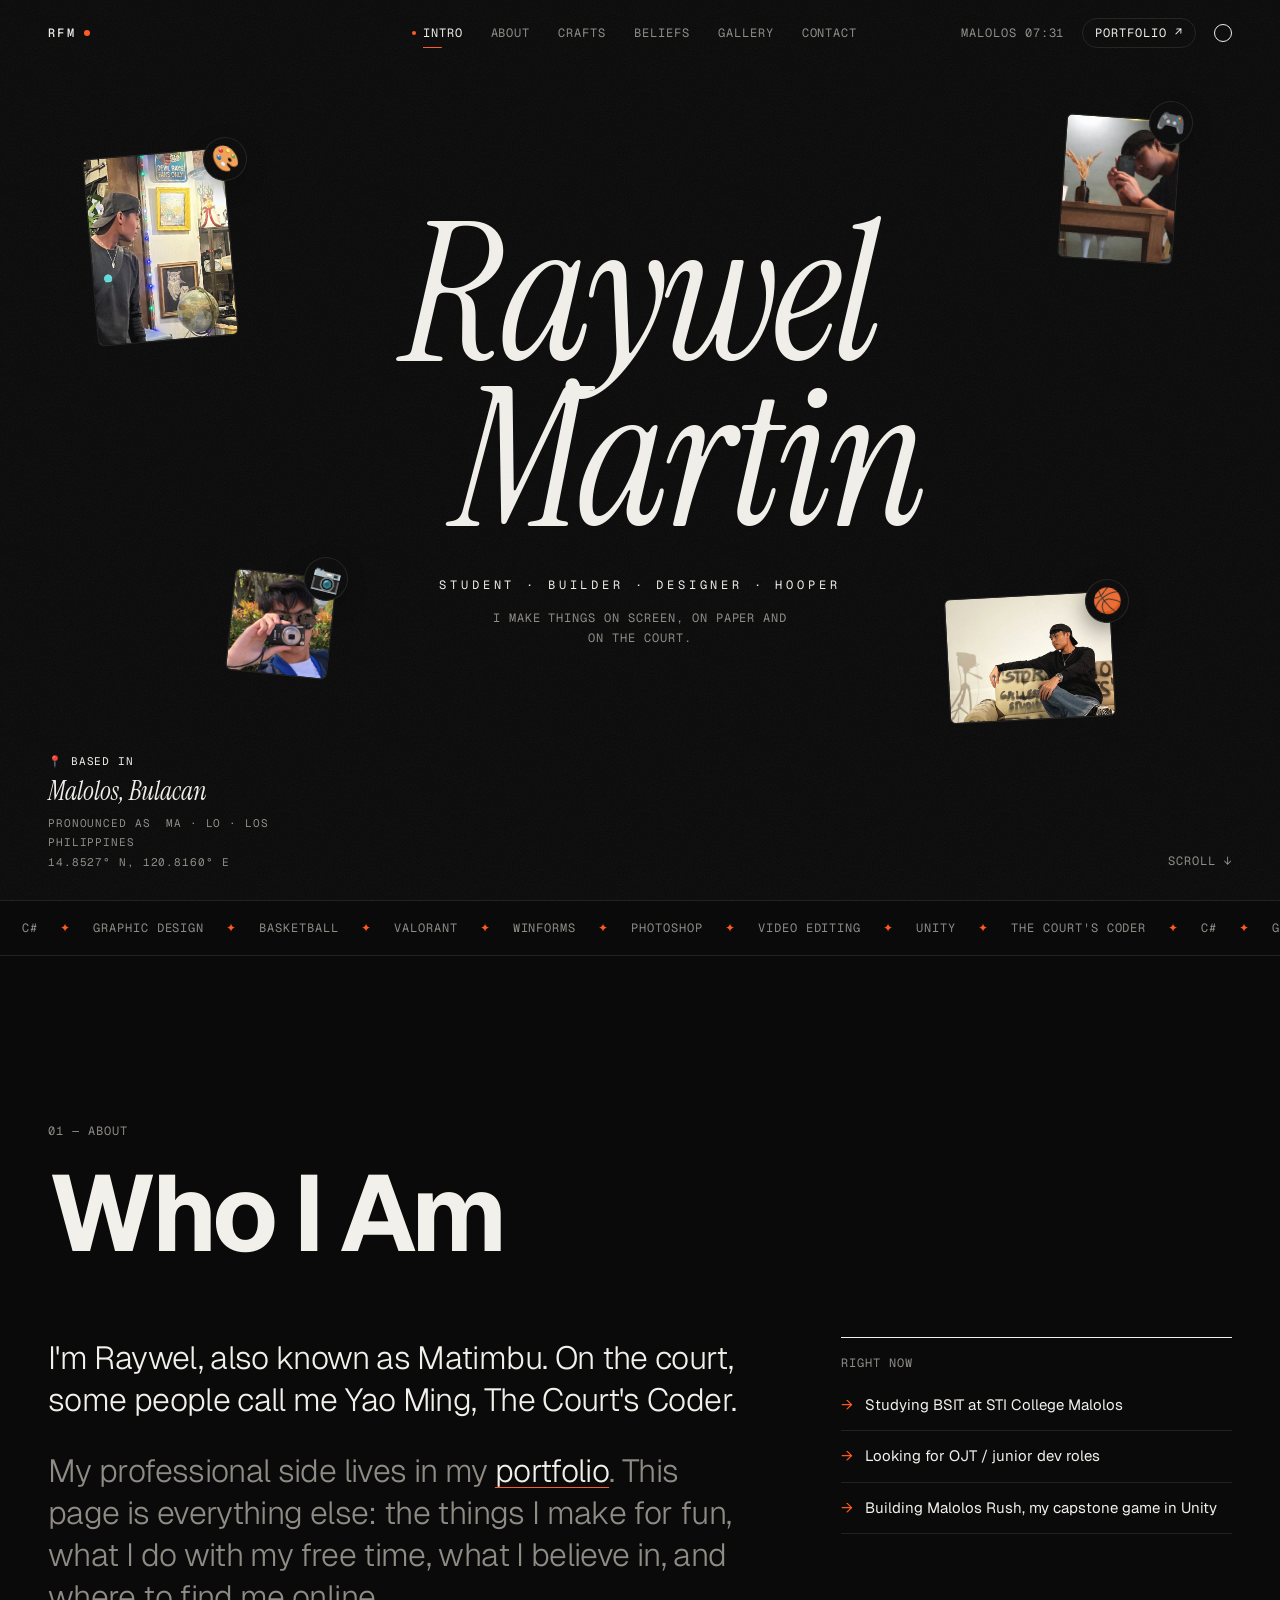
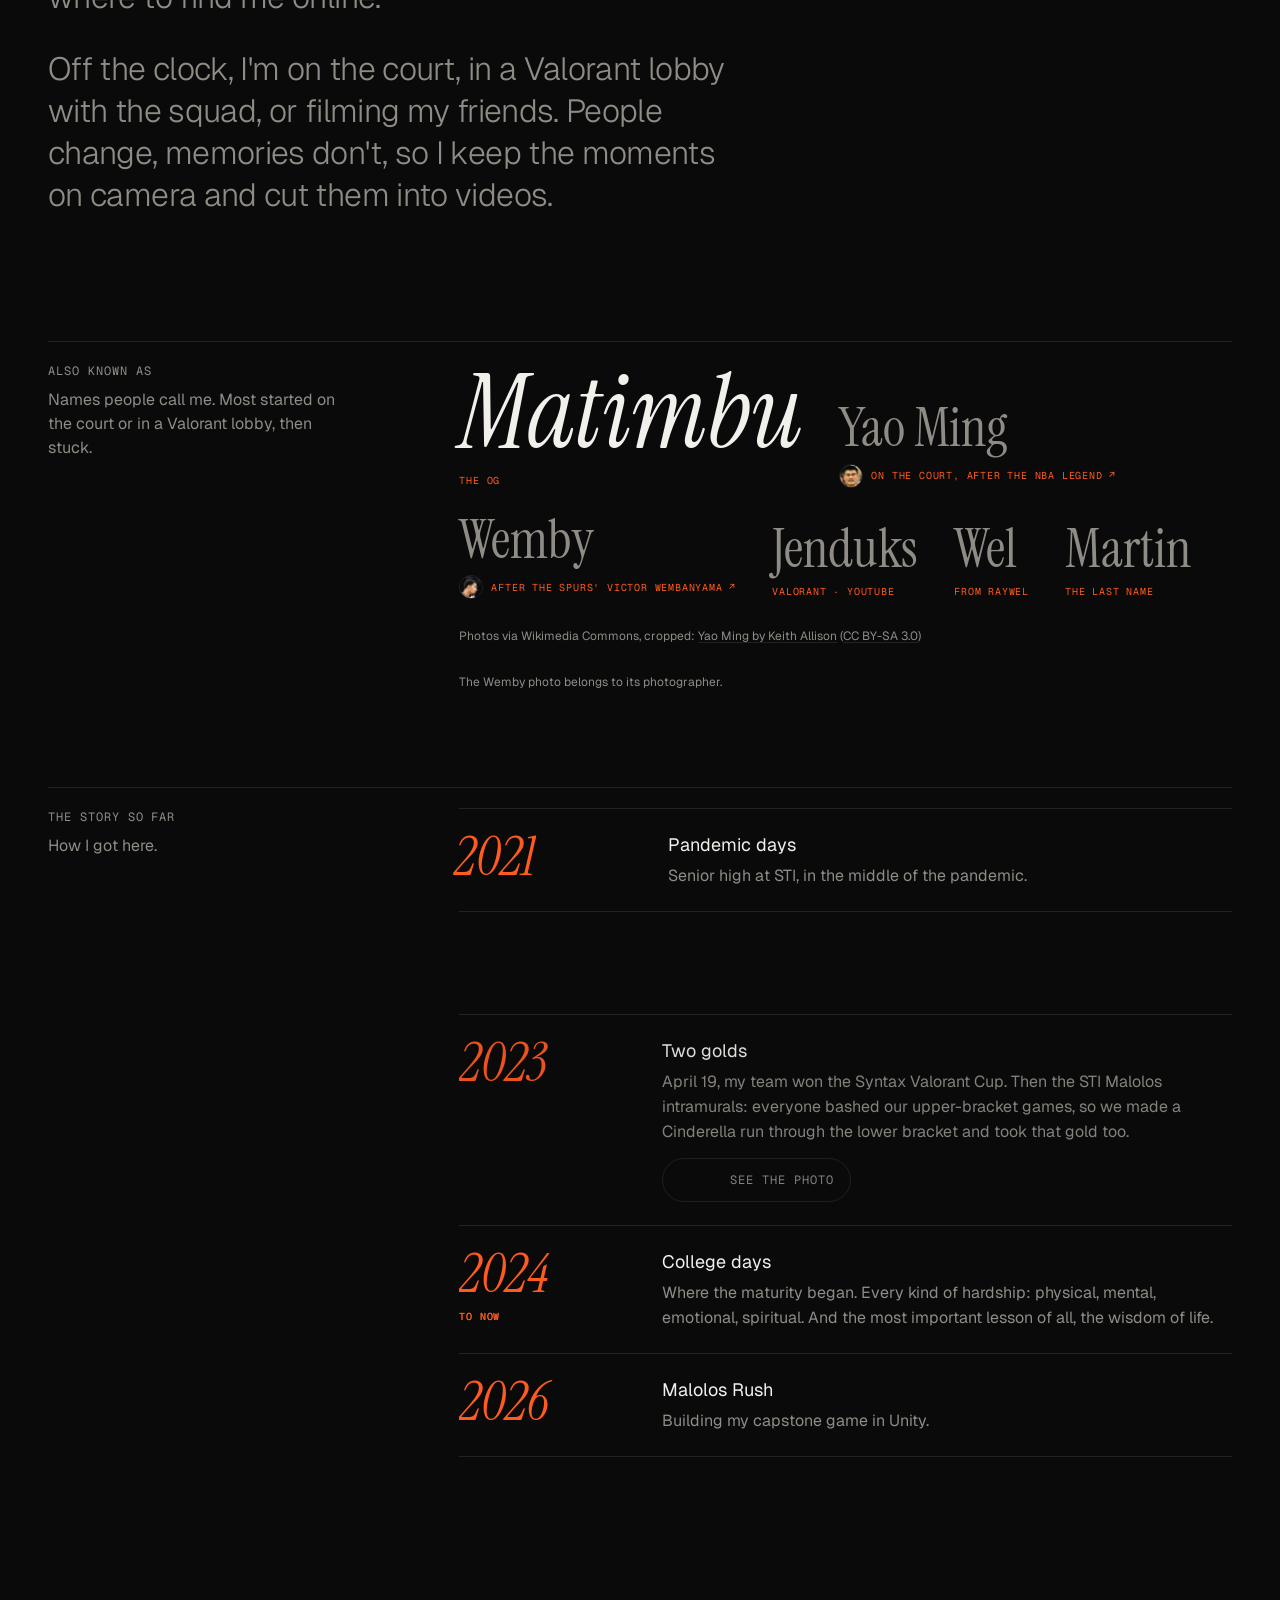
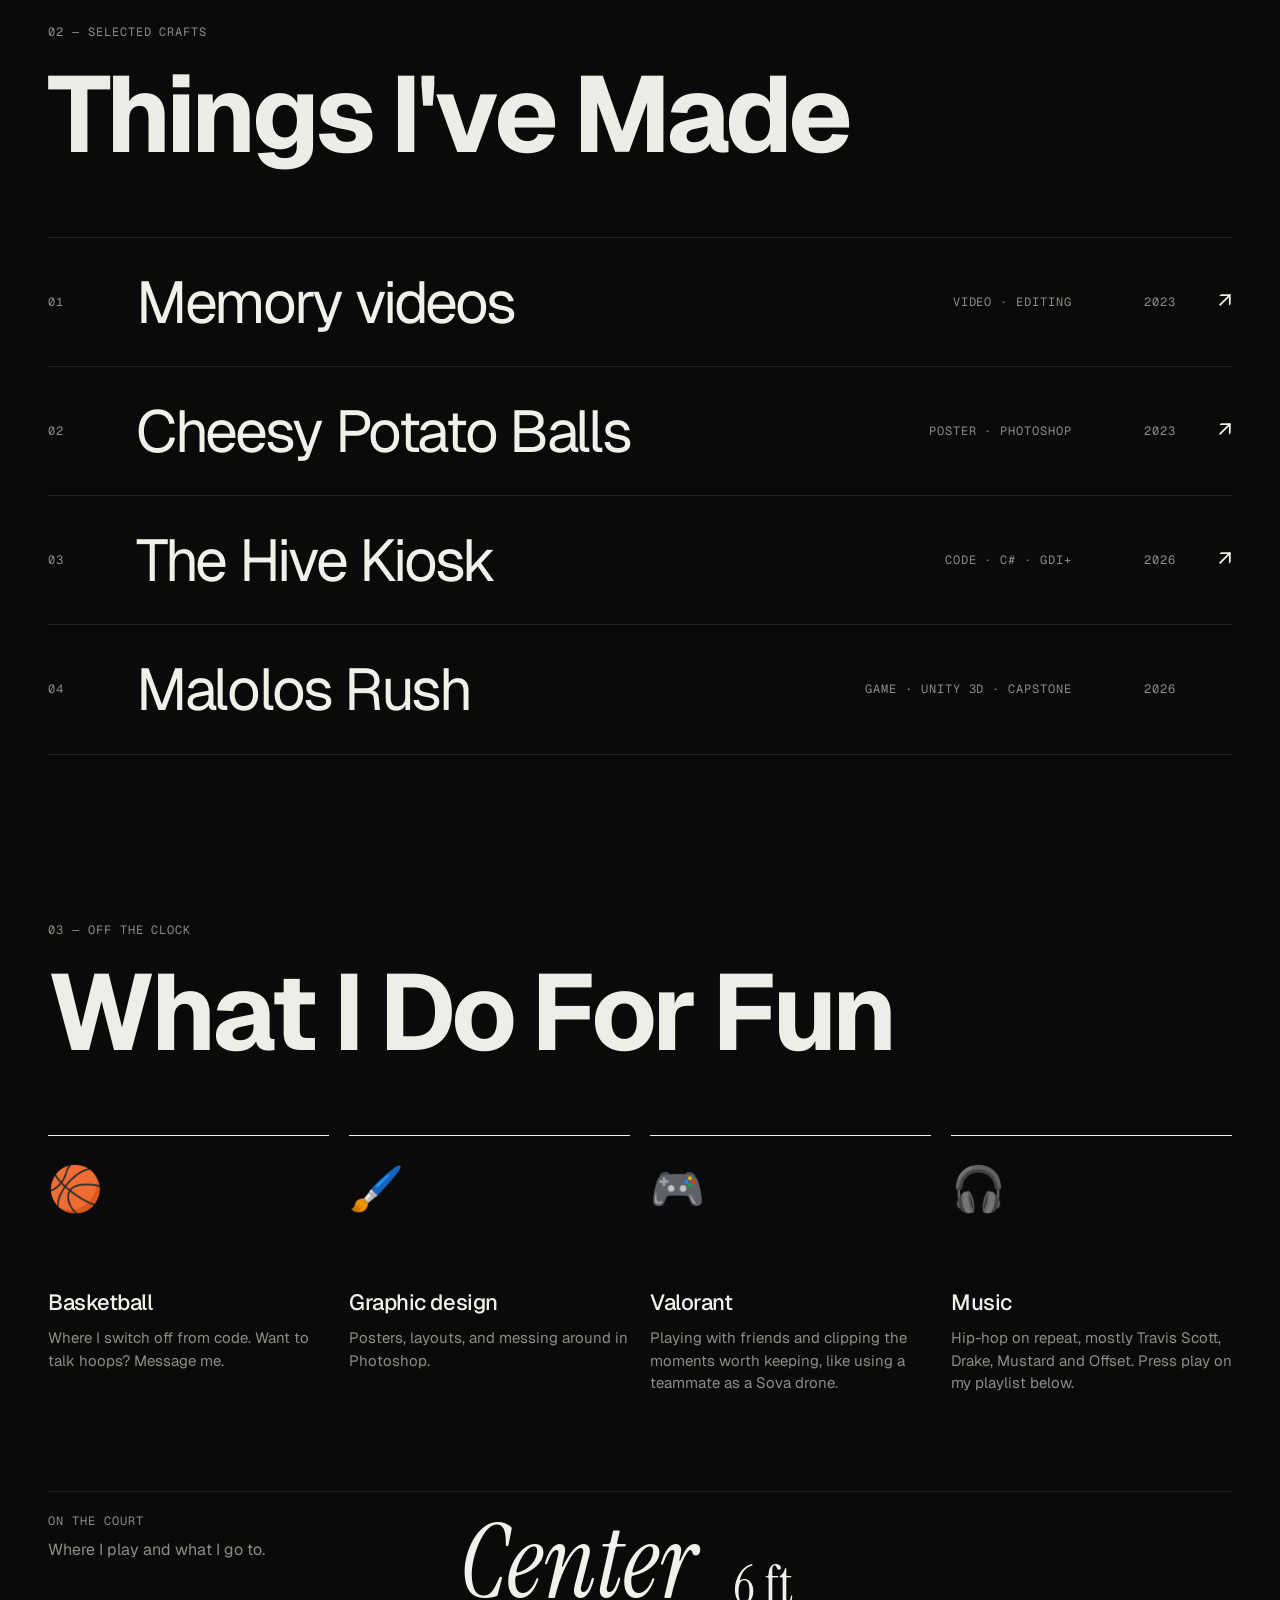
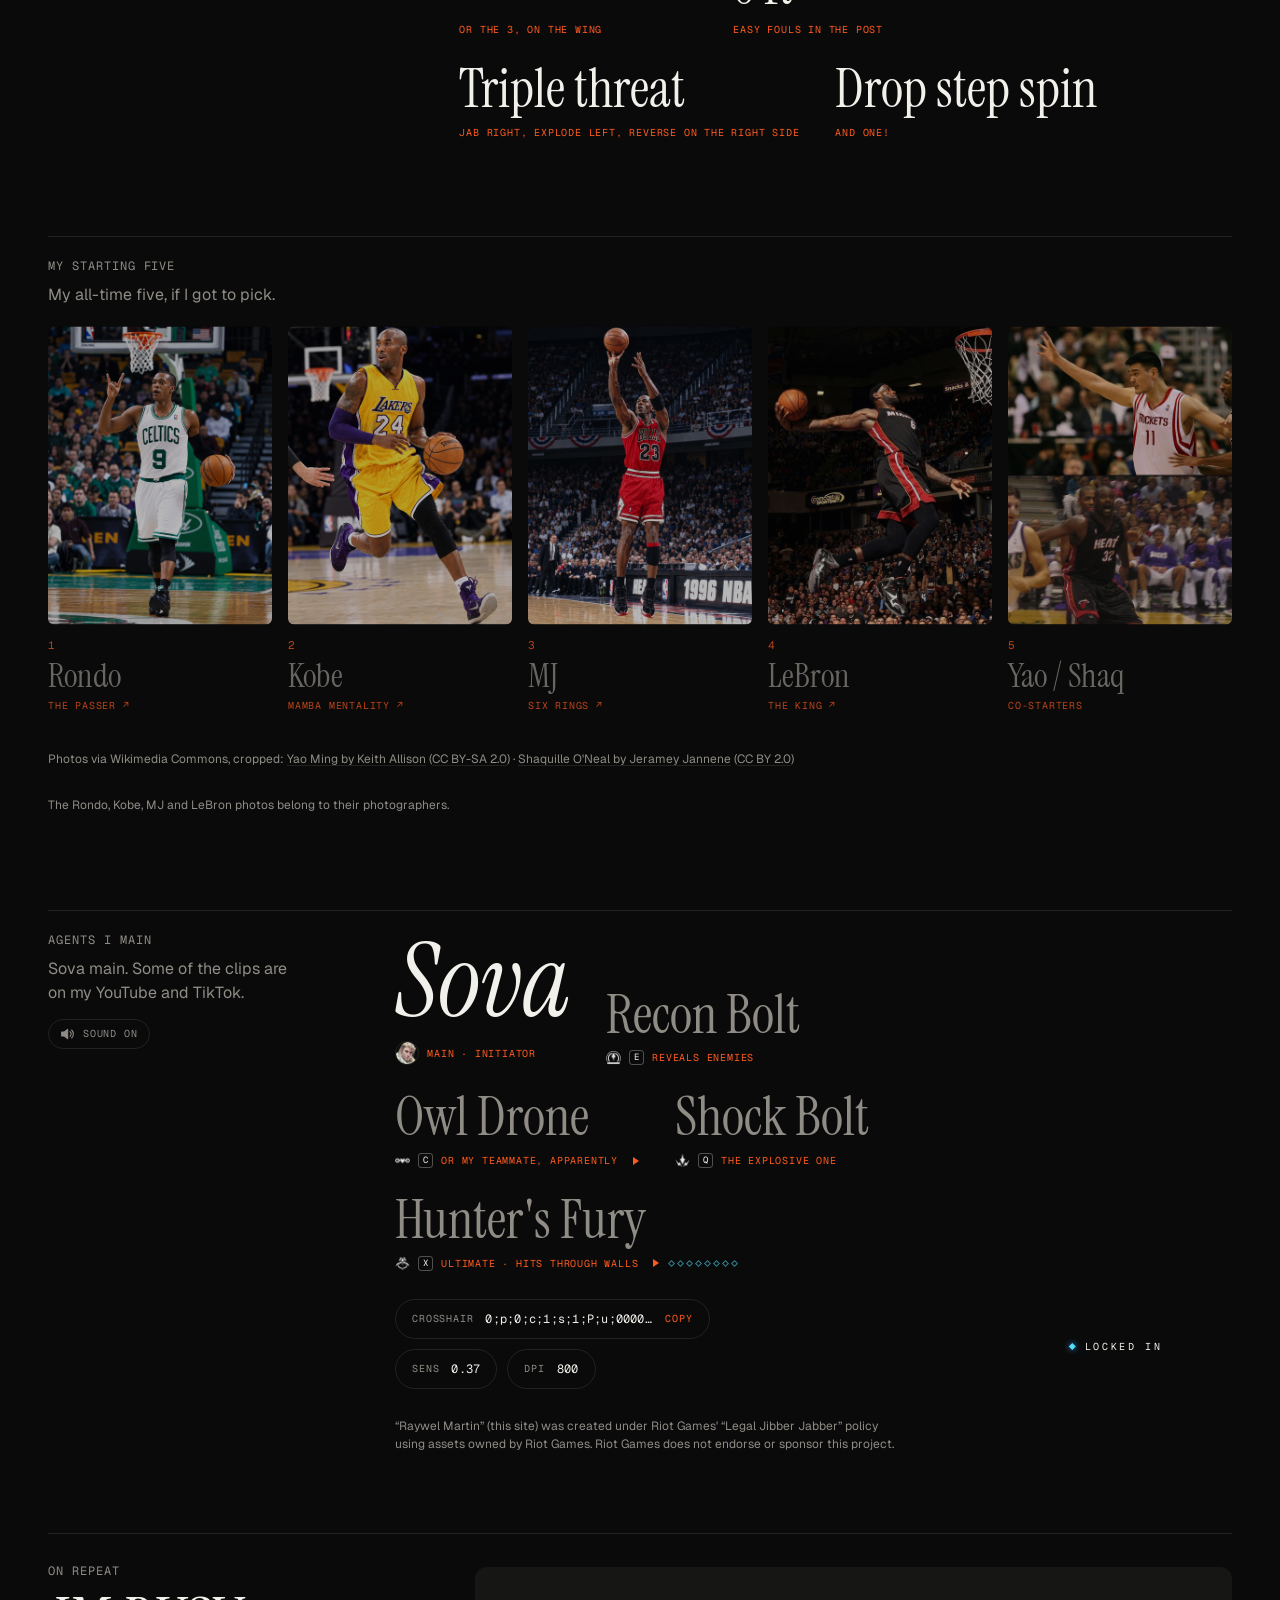
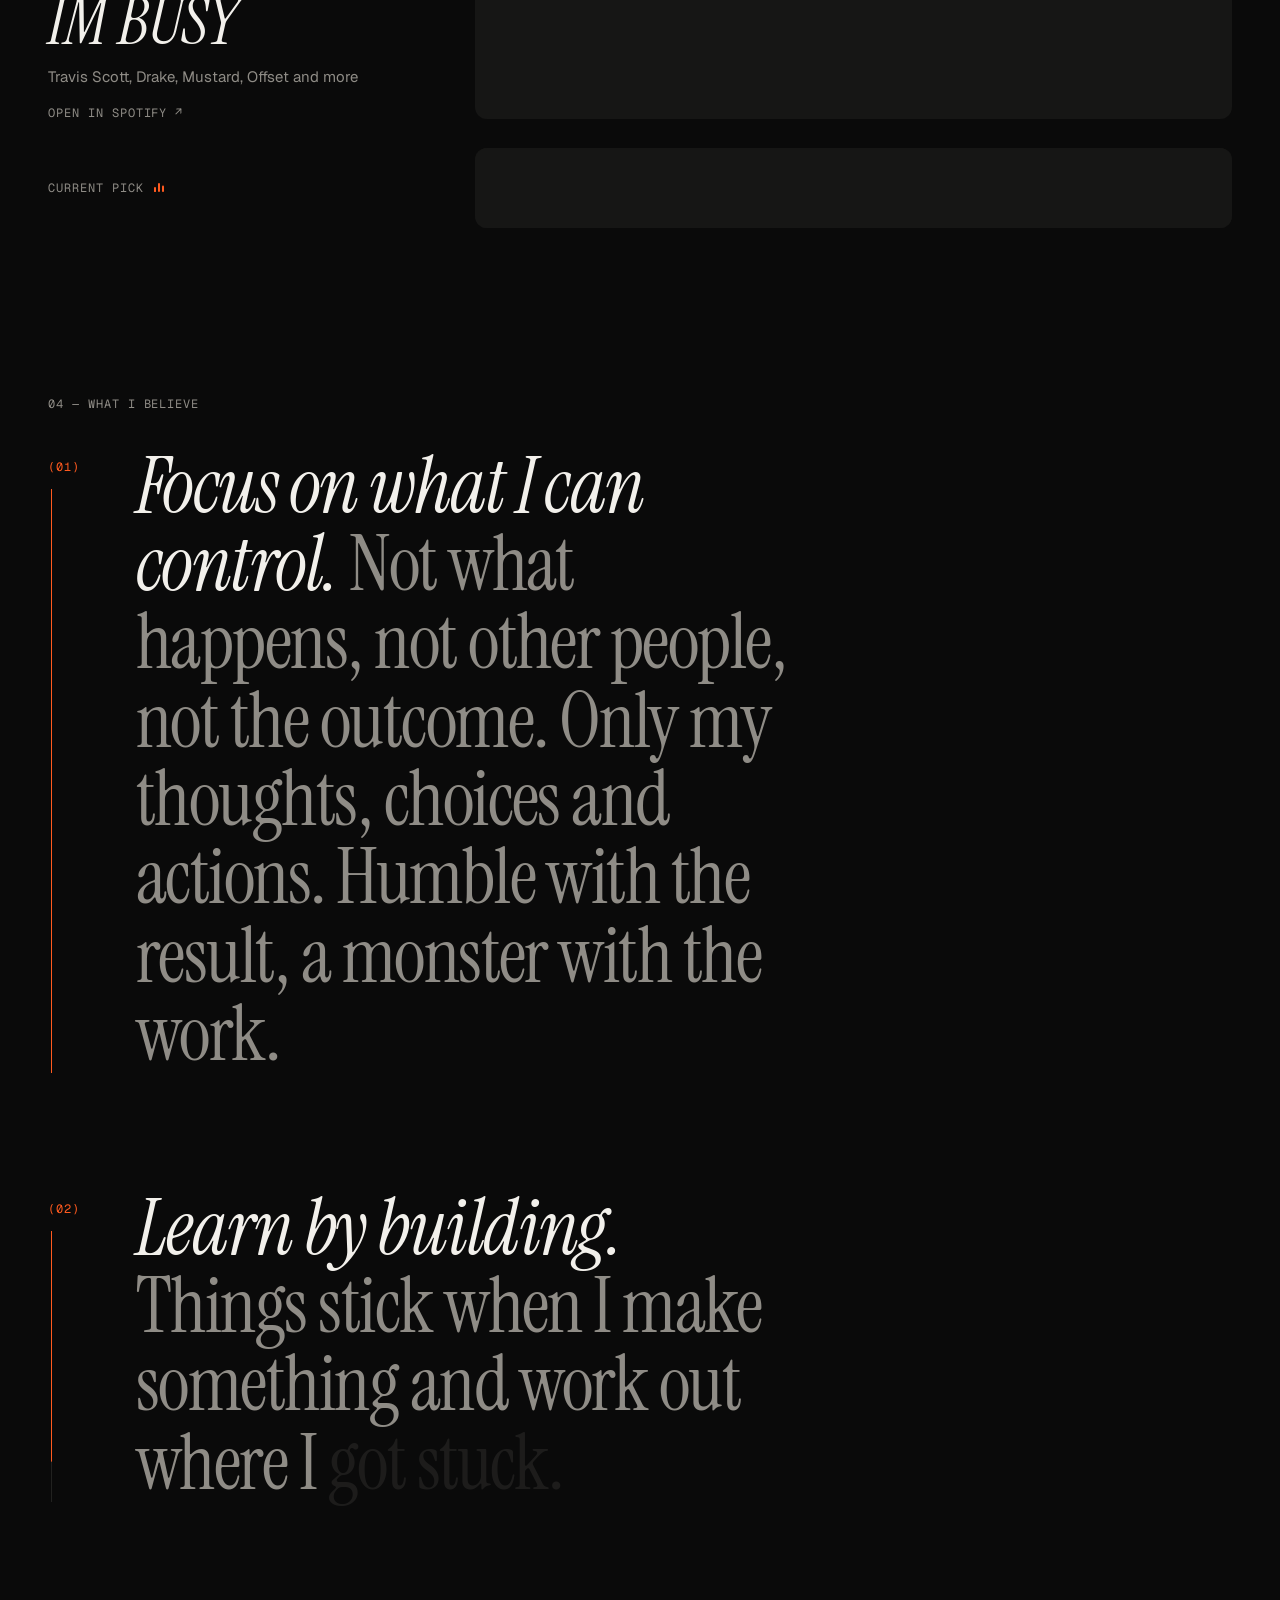
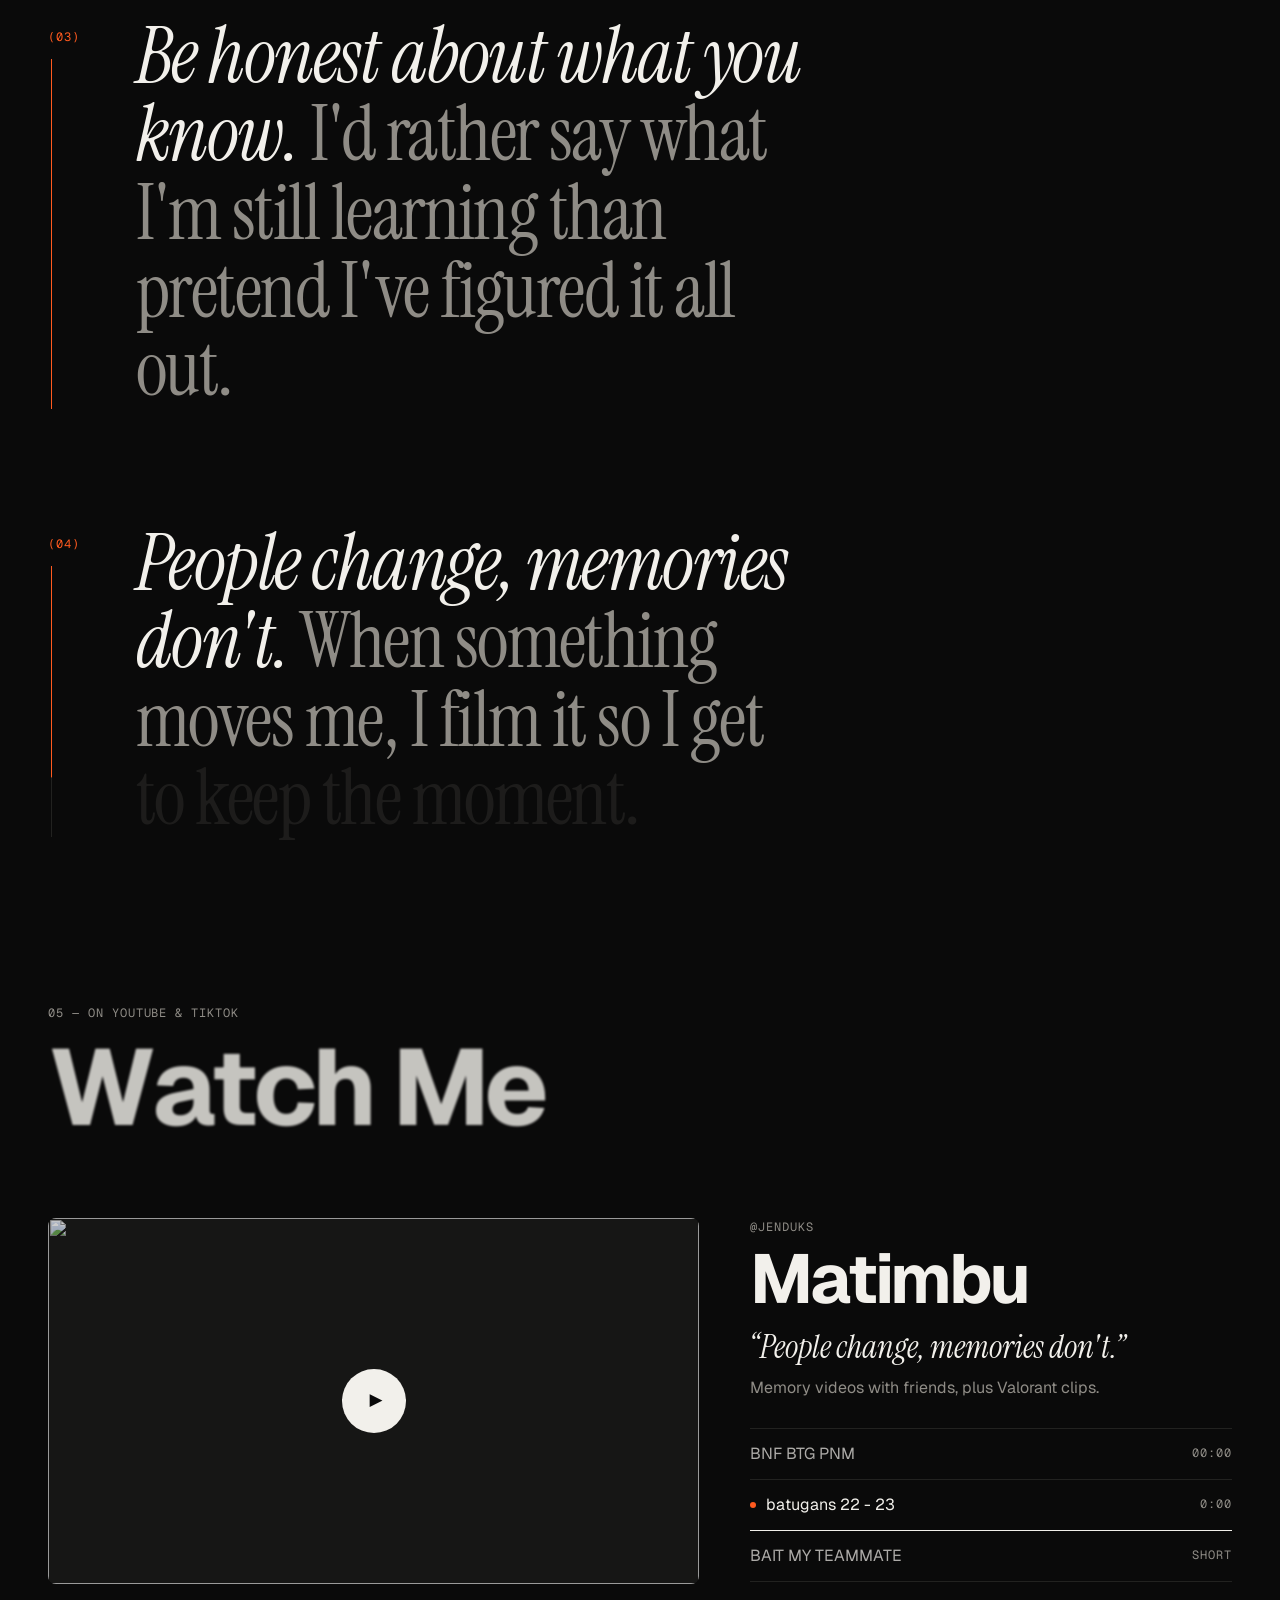
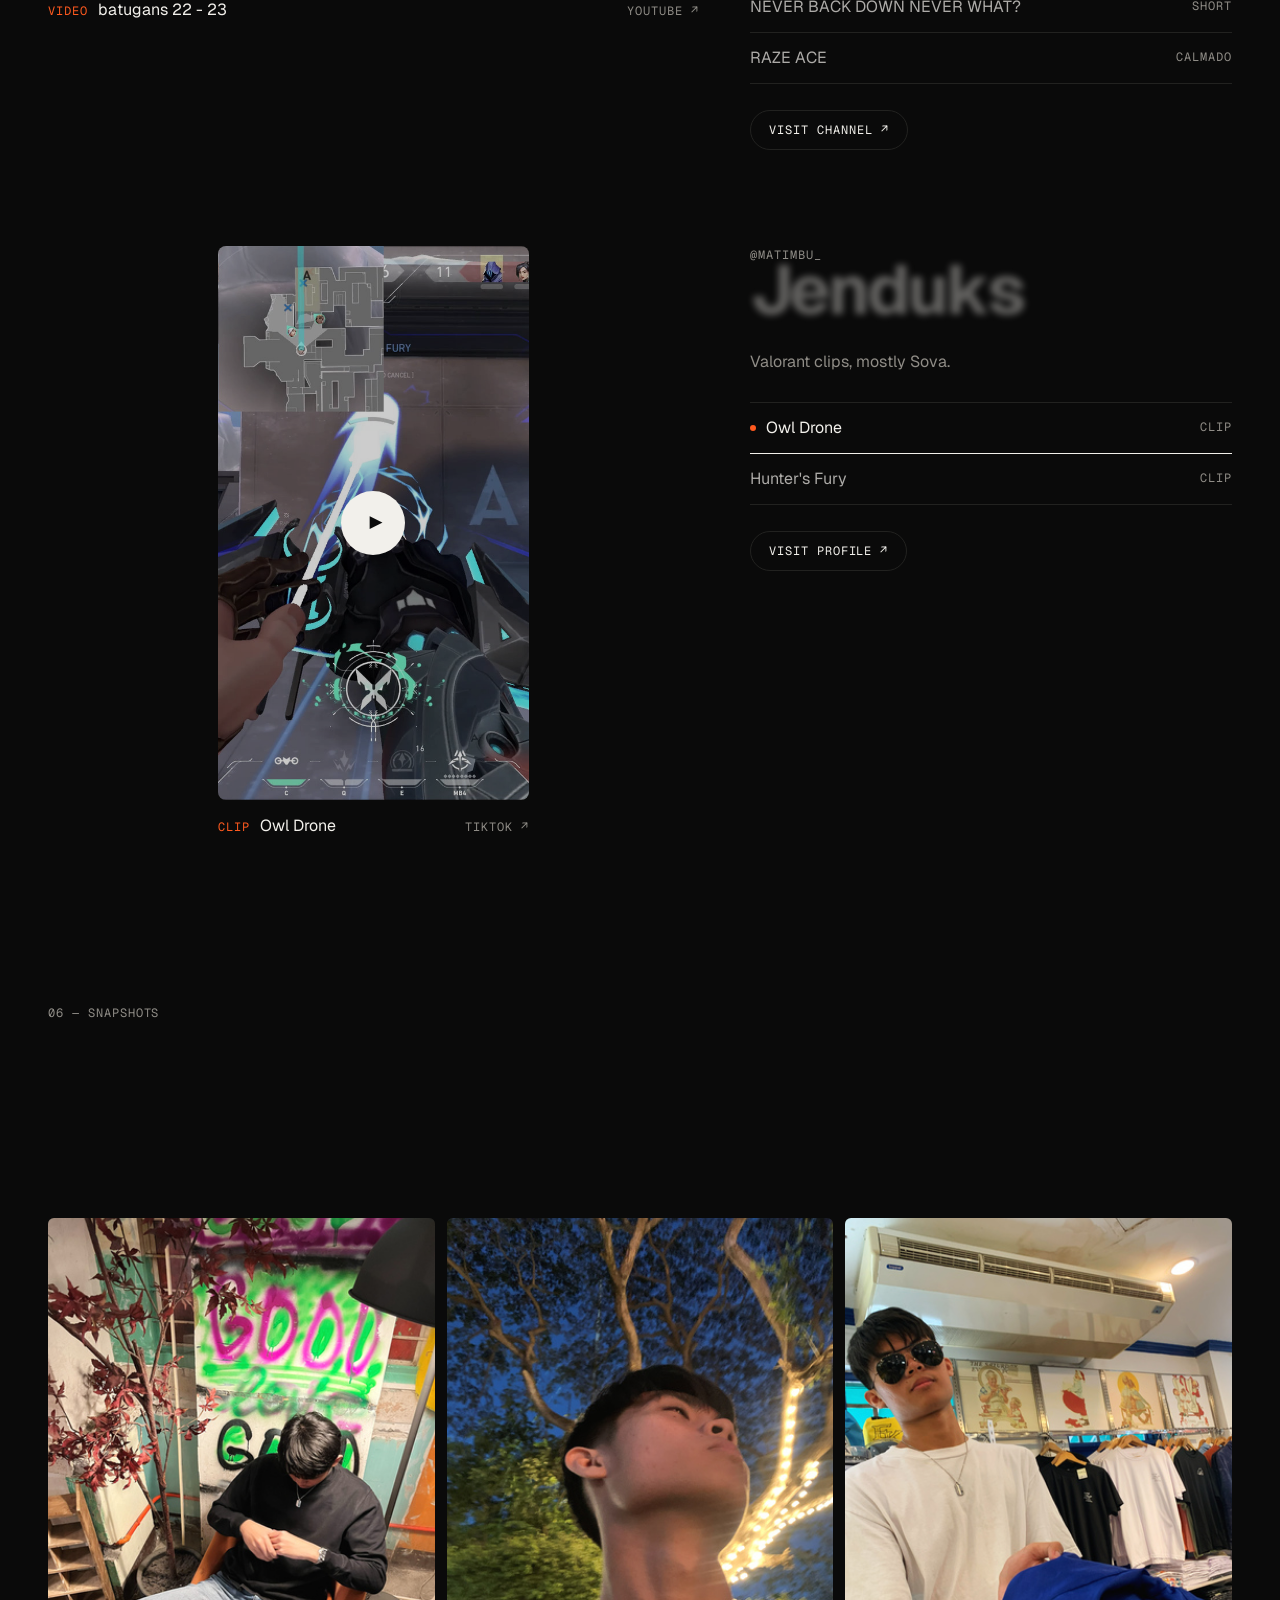
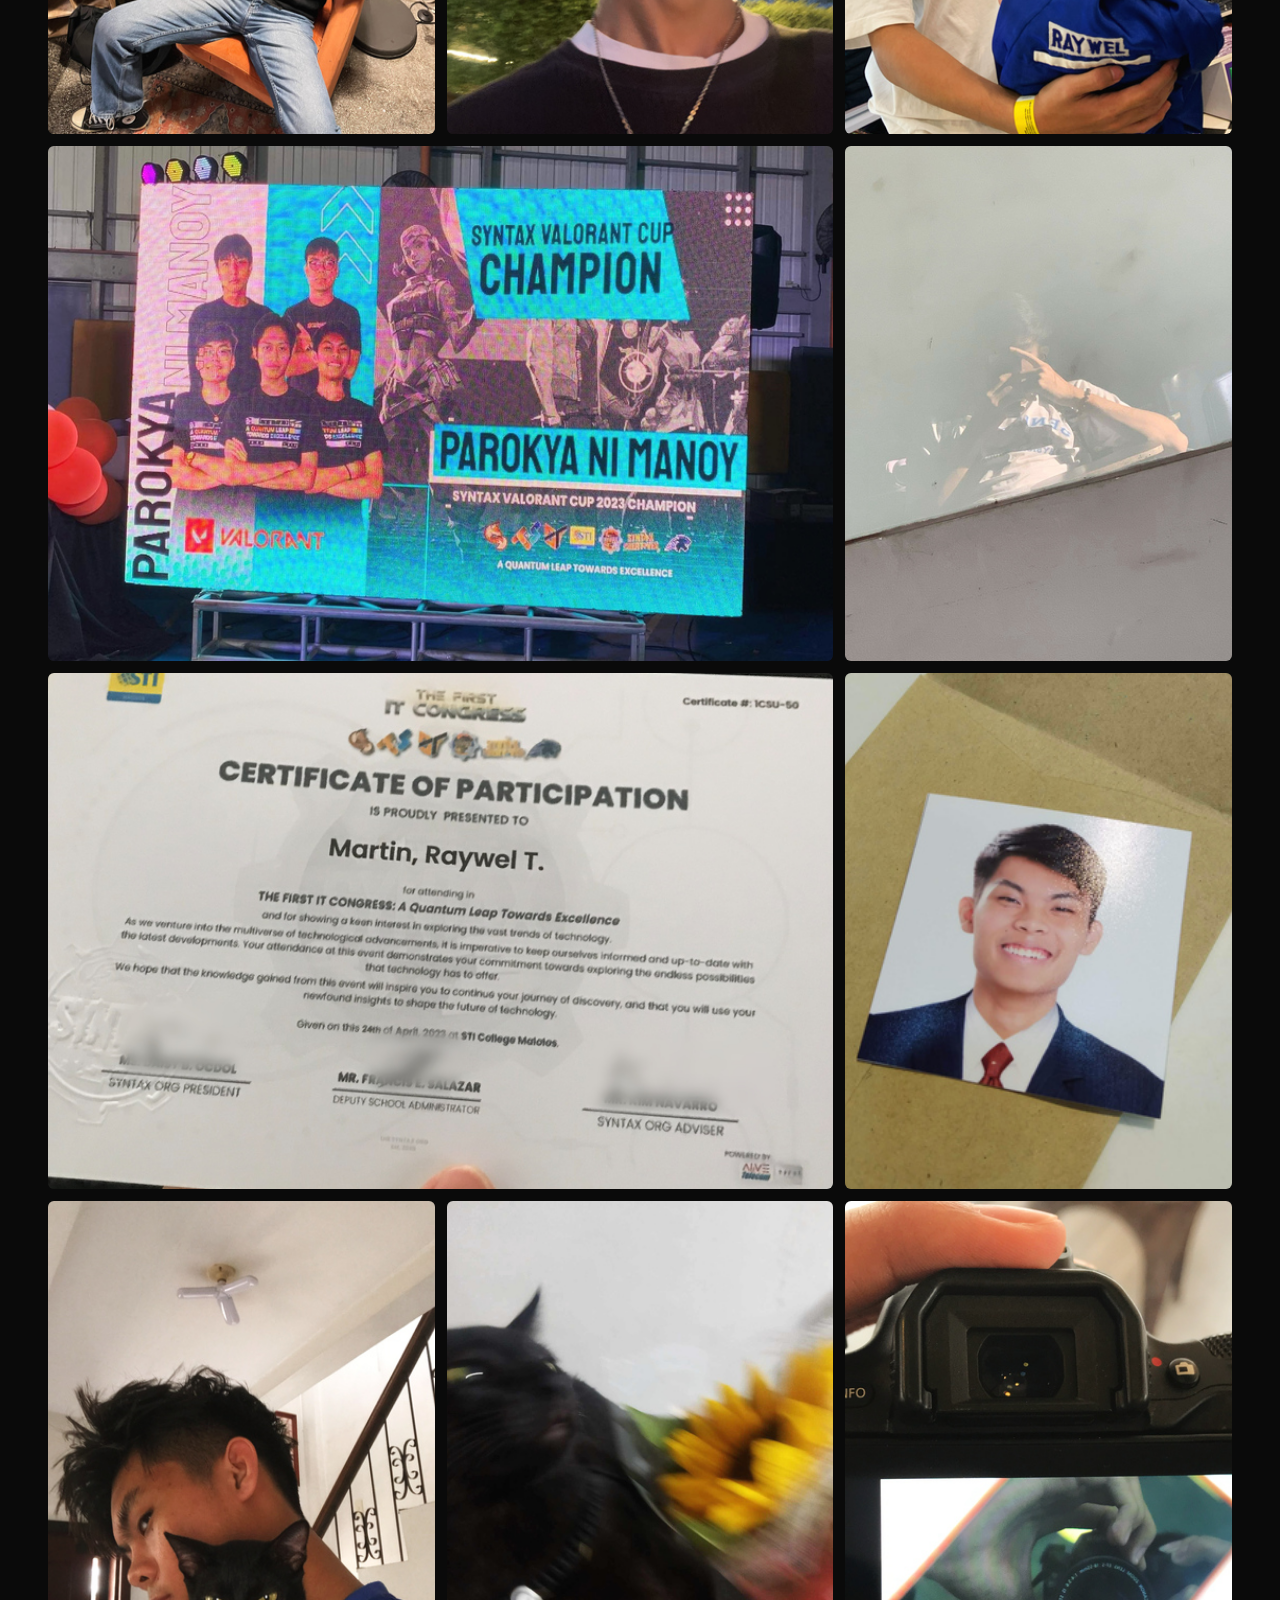
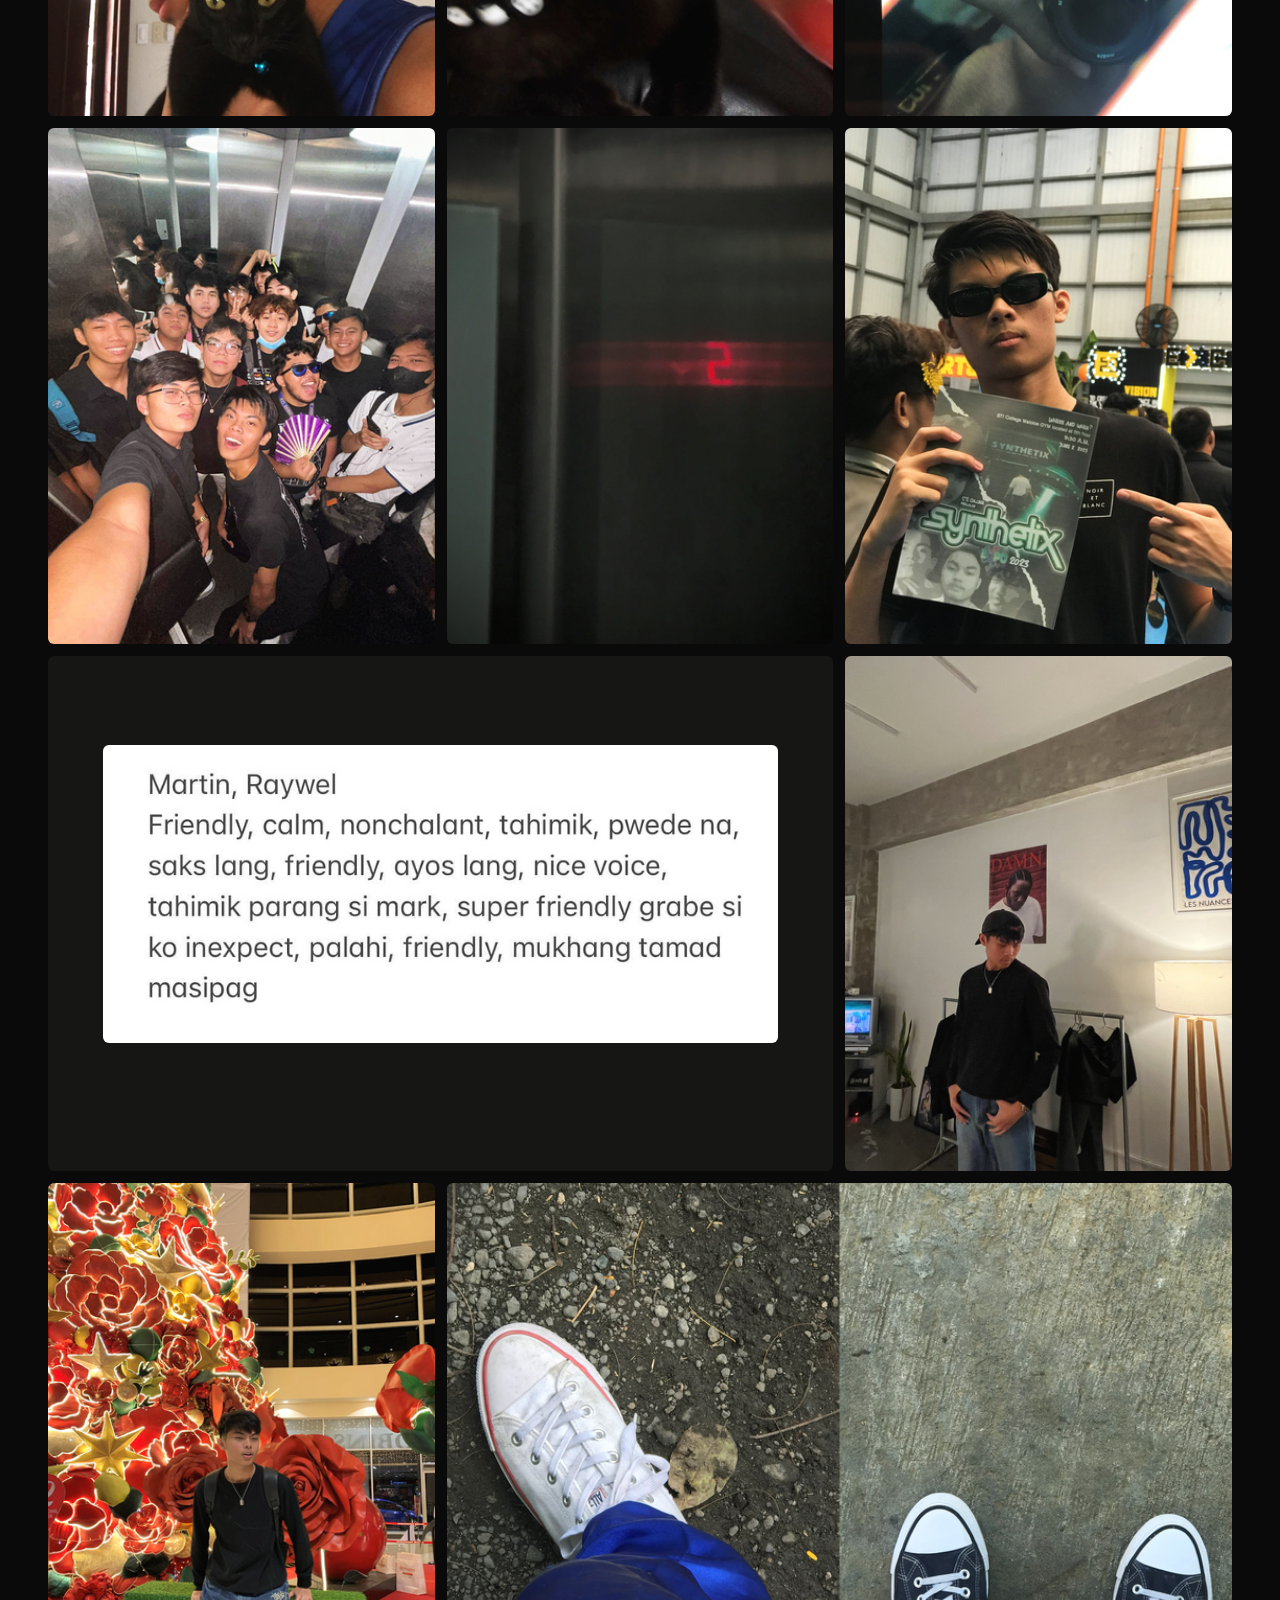
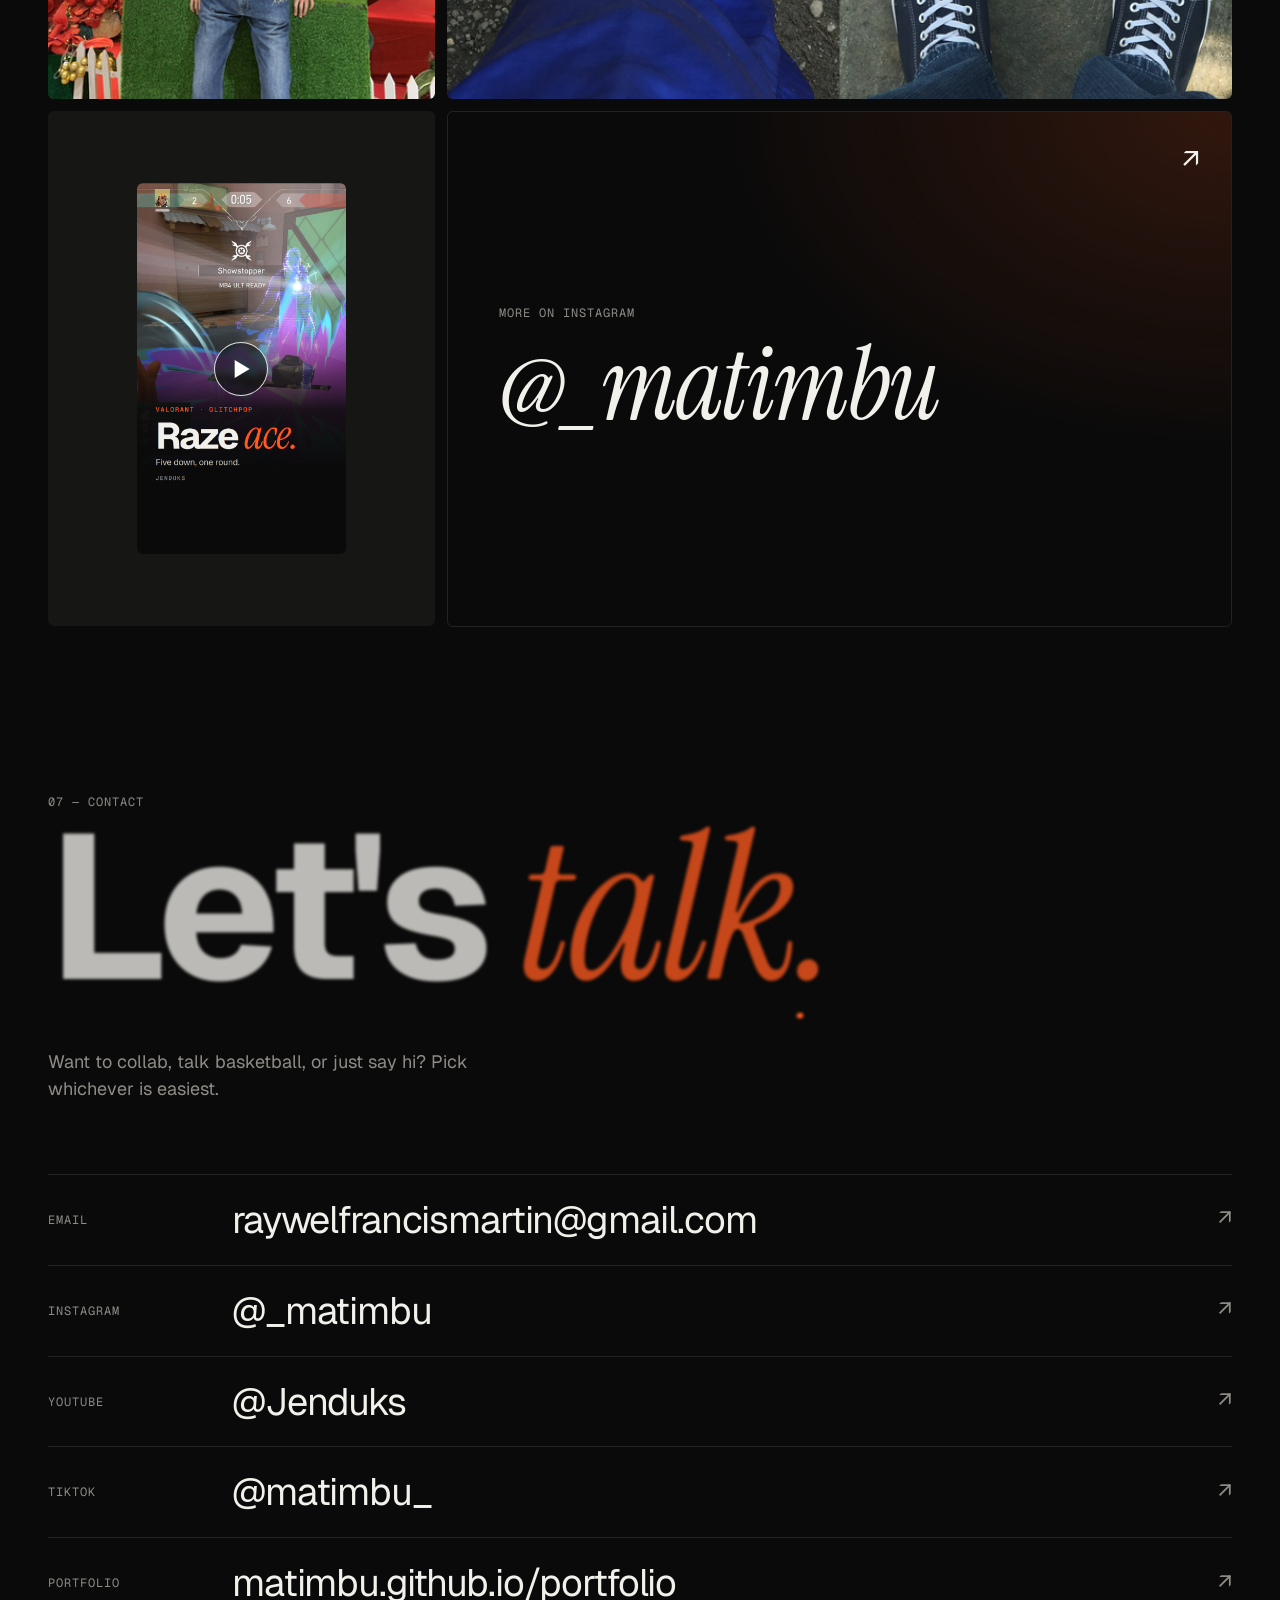
==== watch/index.html @ b0cbcb50 "Give the Watch Me videos their own share link /watch/ carries its own preview card (the three Short " ====
<!DOCTYPE html>
<html lang="en">
<head>
  <meta charset="UTF-8">
  <meta name="viewport" content="width=device-width, initial-scale=1.0">
  <title>Watch Me · Raywel Martin</title>
  <meta name="description" content="Memory videos with friends, plus Valorant clips. @Jenduks on YouTube and TikTok.">
  <meta name="theme-color" content="#0a0a0a">
  <!-- This page only exists so a shared link to the videos gets its own
       preview card. People are sent straight on to the Watch Me section. -->
  <meta name="robots" content="noindex">
  <meta property="og:type" content="website">
  <meta property="og:title" content="Watch Me · Raywel Martin">
  <meta property="og:description" content="Memory videos with friends, plus Valorant clips. @Jenduks on YouTube and TikTok.">
  <meta property="og:url" content="https://matimbu.github.io/raywelfrancismartin/watch/">
  <meta property="og:site_name" content="Raywel Martin">
  <meta property="og:image" content="https://matimbu.github.io/raywelfrancismartin/assets/og-watch.jpg">
  <meta property="og:image:width" content="1200">
  <meta property="og:image:height" content="630">
  <meta property="og:image:alt" content="Watch Me: covers of three Valorant clips, Raze ace, Sova clutch and Bait my teammate">
  <meta name="twitter:card" content="summary_large_image">
  <link rel="icon" type="image/png" sizes="32x32" href="../assets/icons/favicon-32.png">
  <link rel="apple-touch-icon" href="../assets/icons/apple-touch-icon.png">
  <style>
    html, body { margin: 0; height: 100%; background: #0a0a0a; }
    a { position: fixed; left: 0; right: 0; top: 46%; text-align: center; color: #8f8c86; font: 13px/1.5 ui-monospace, monospace; letter-spacing: 0.08em; text-transform: uppercase; text-decoration: none; }
  </style>
  <script>location.replace("../#channels");</script>
</head>
<body>
  <a href="../#channels">Watch Me →</a>
</body>
</html>
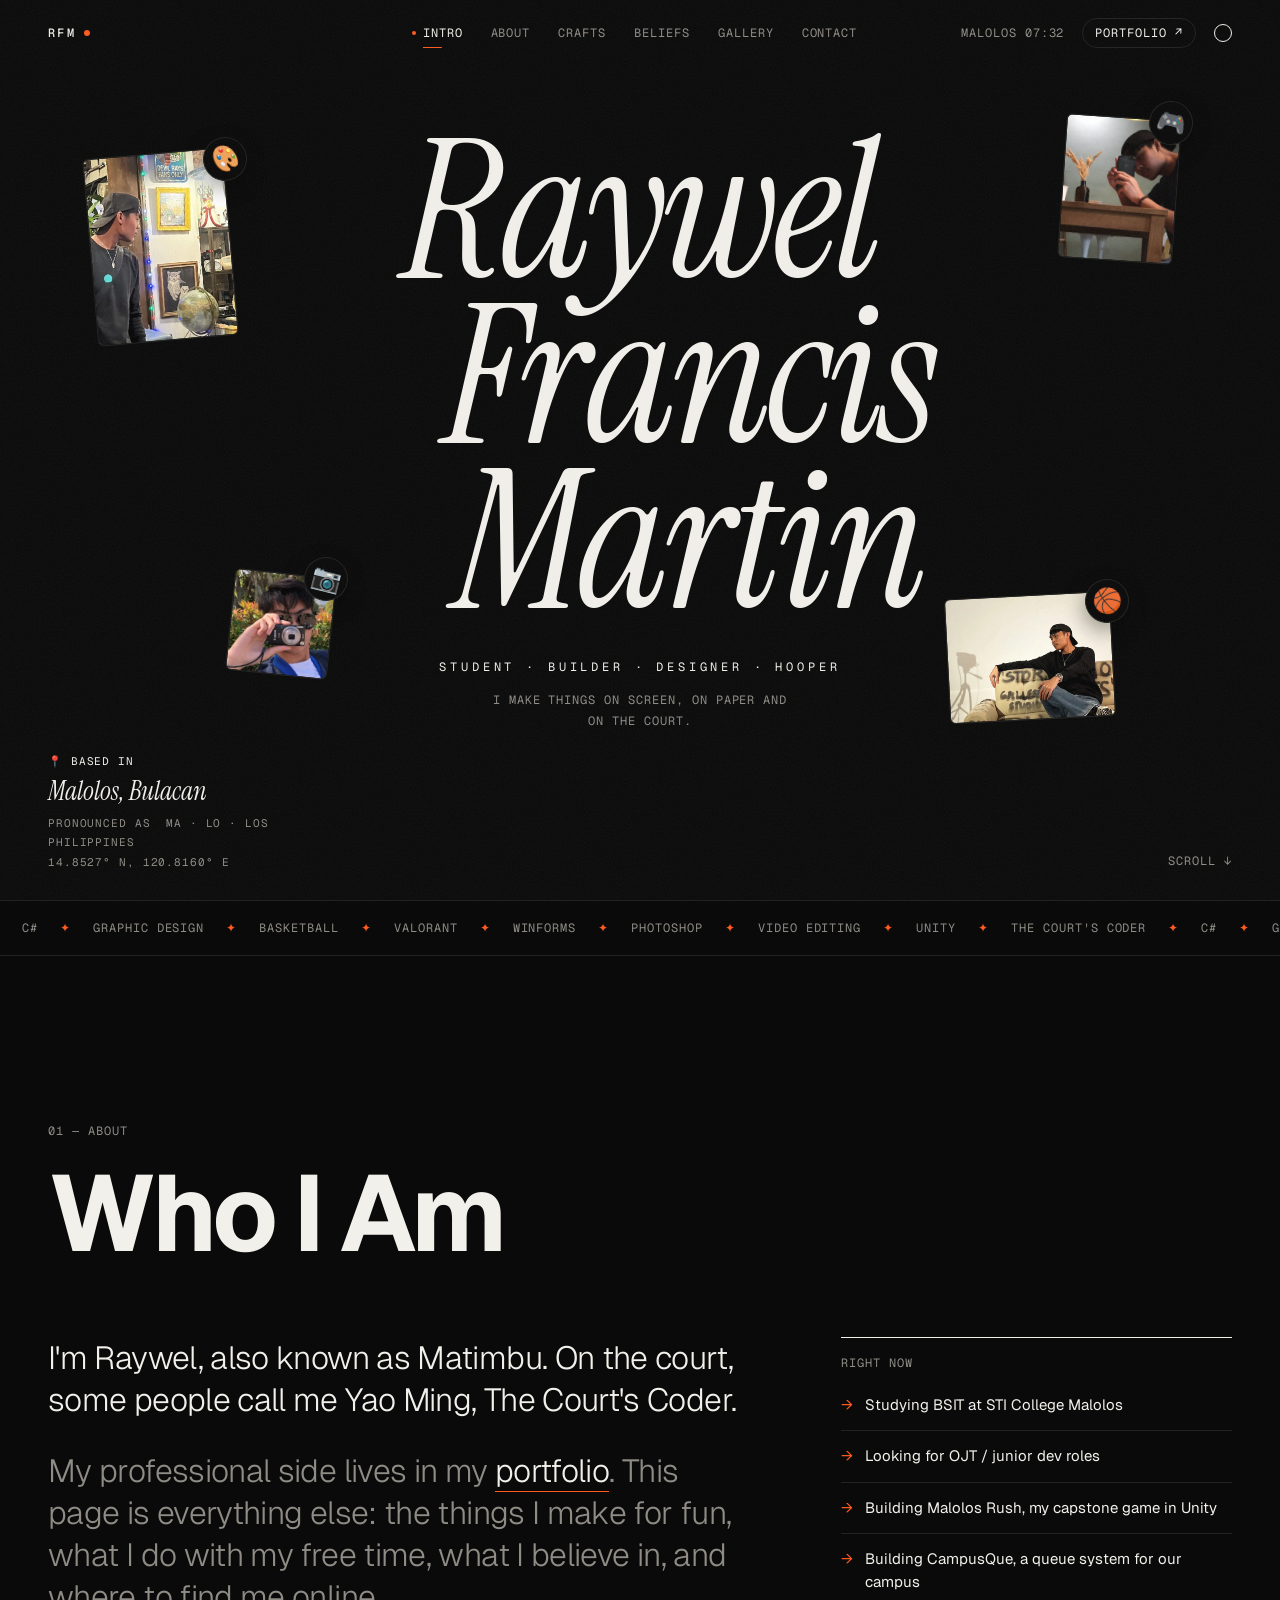
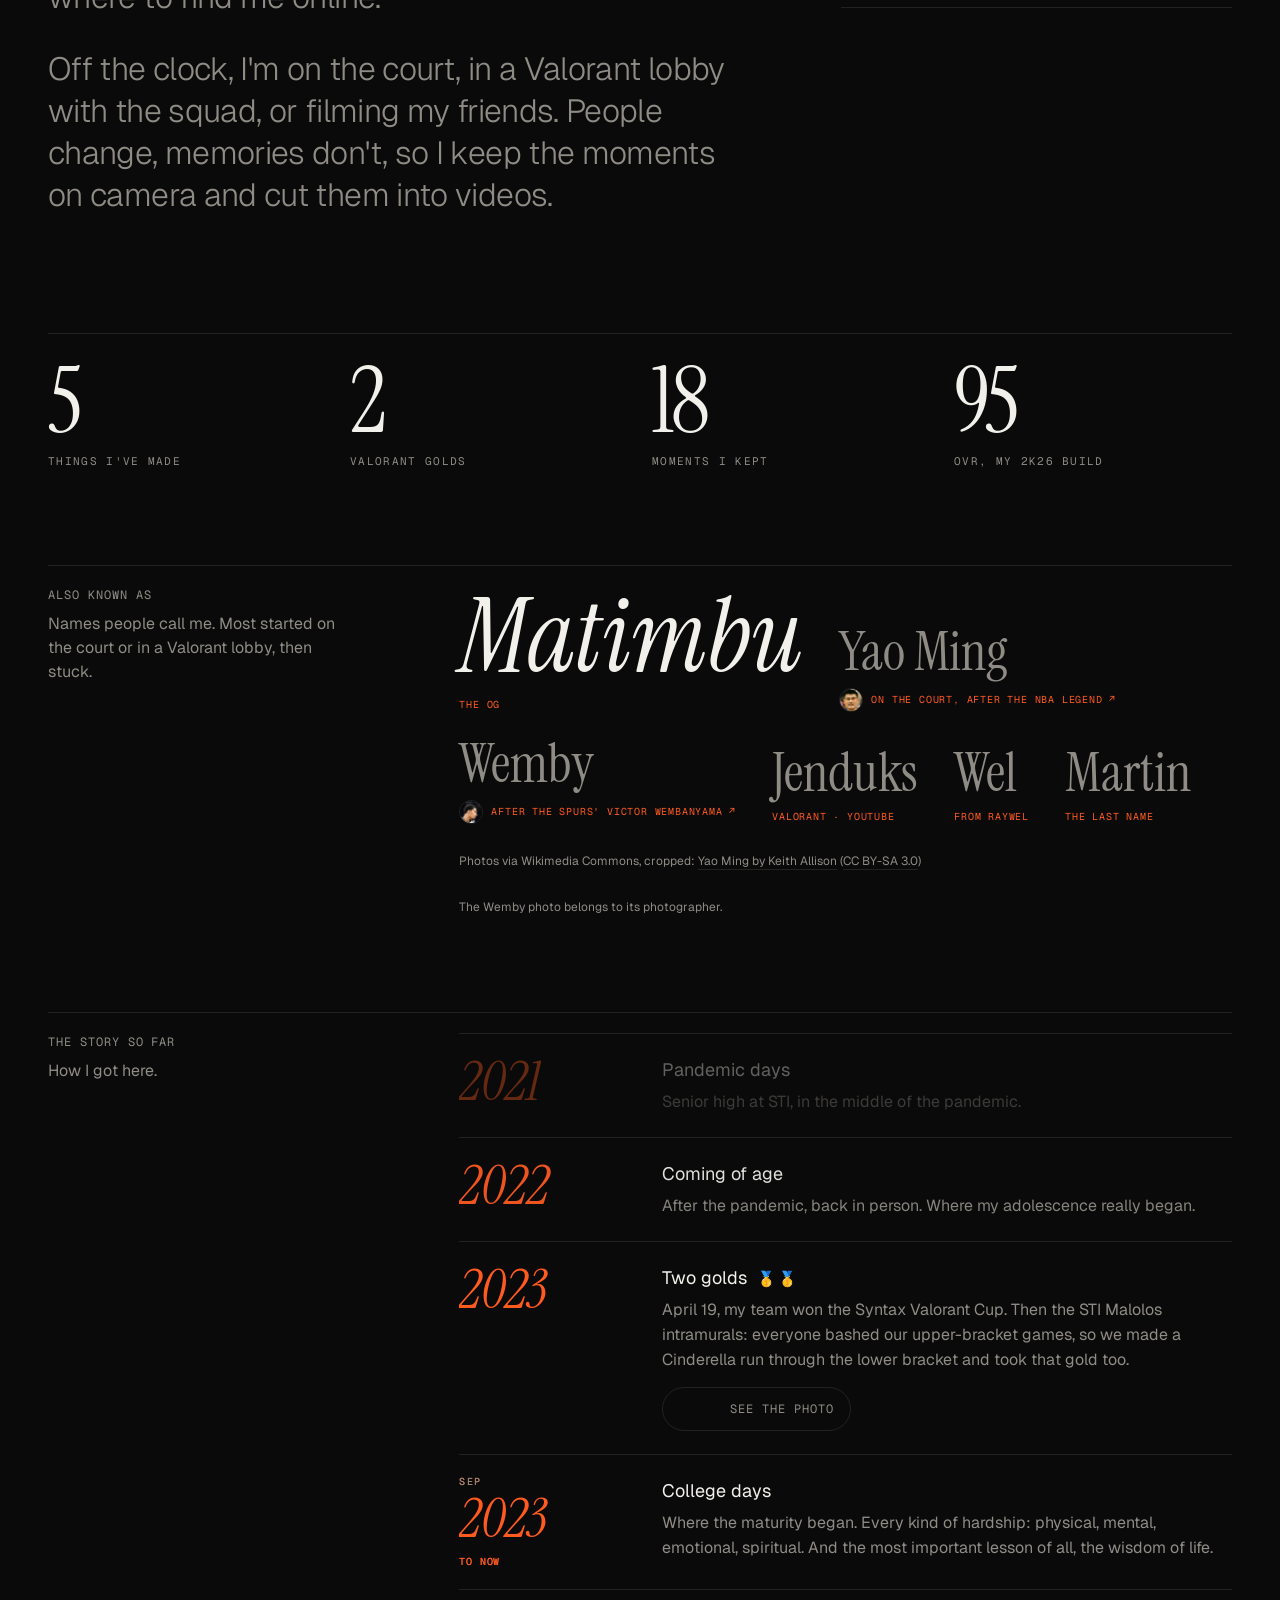
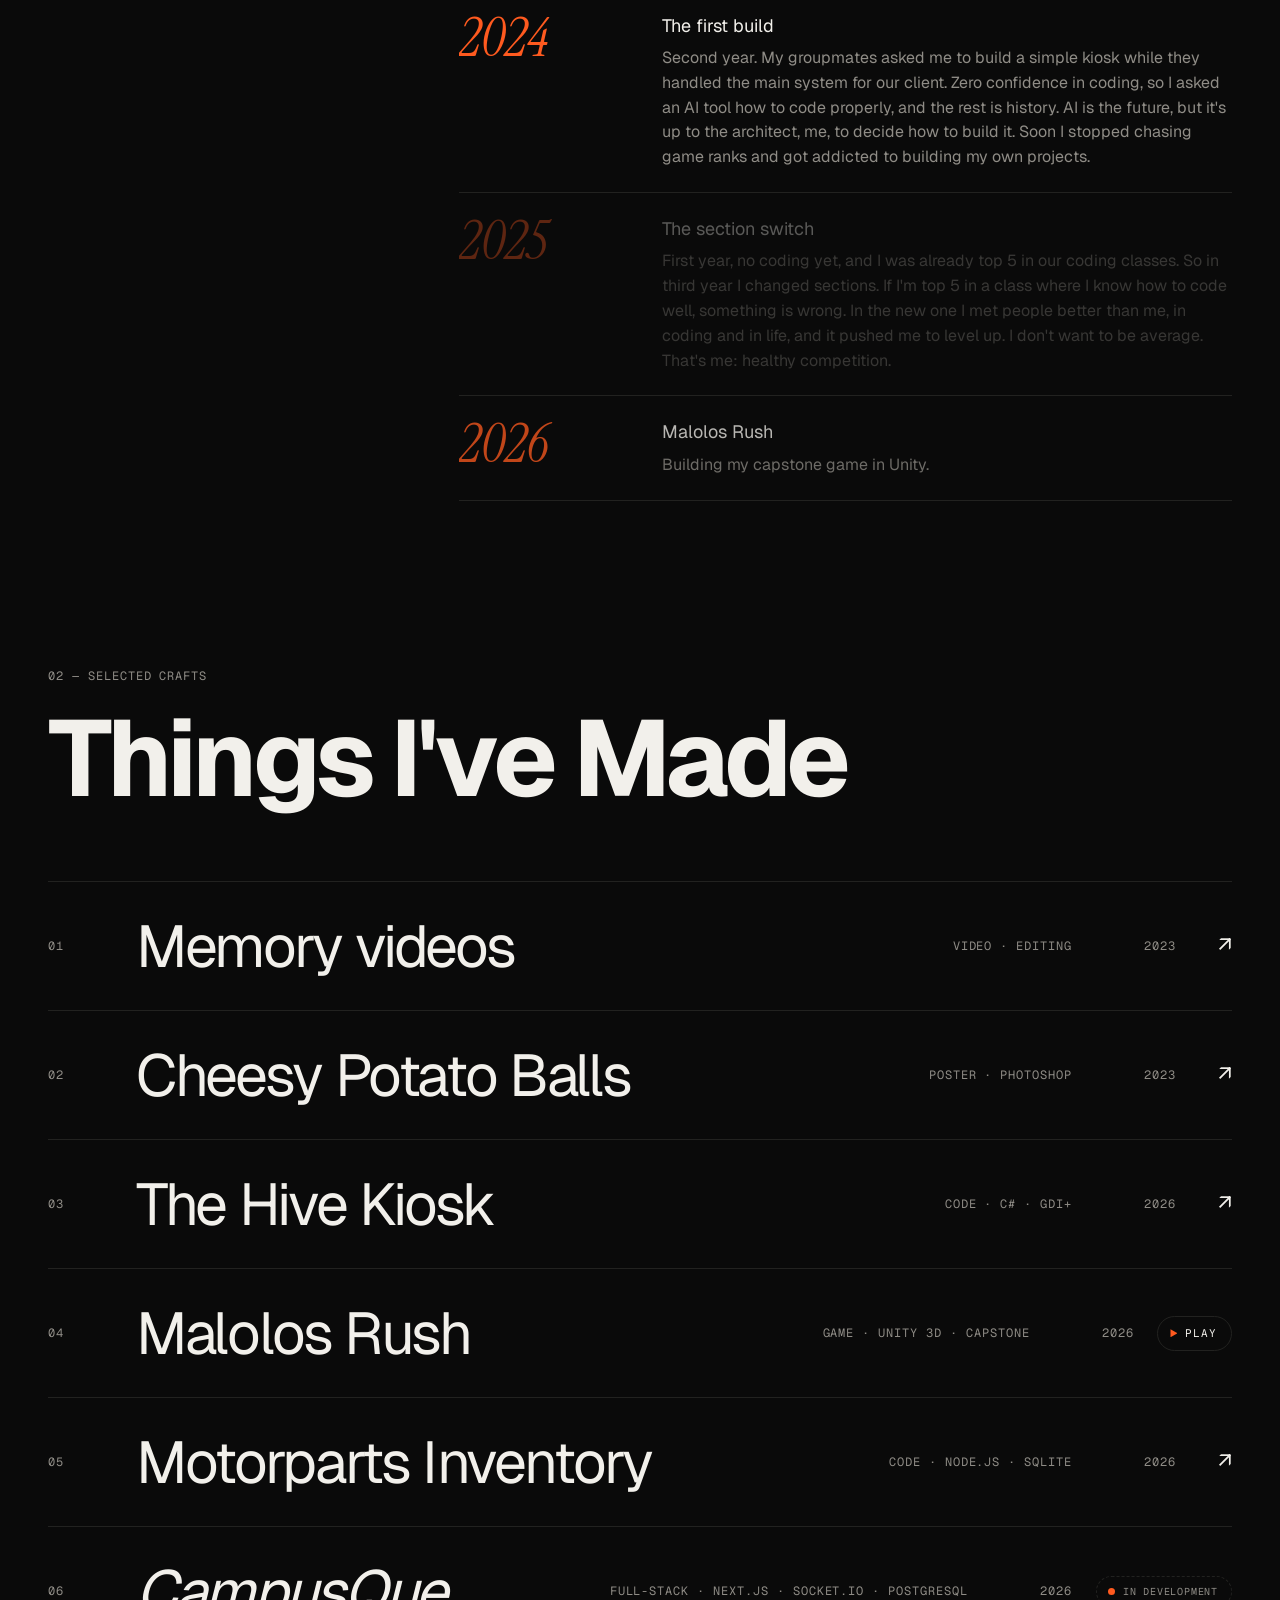
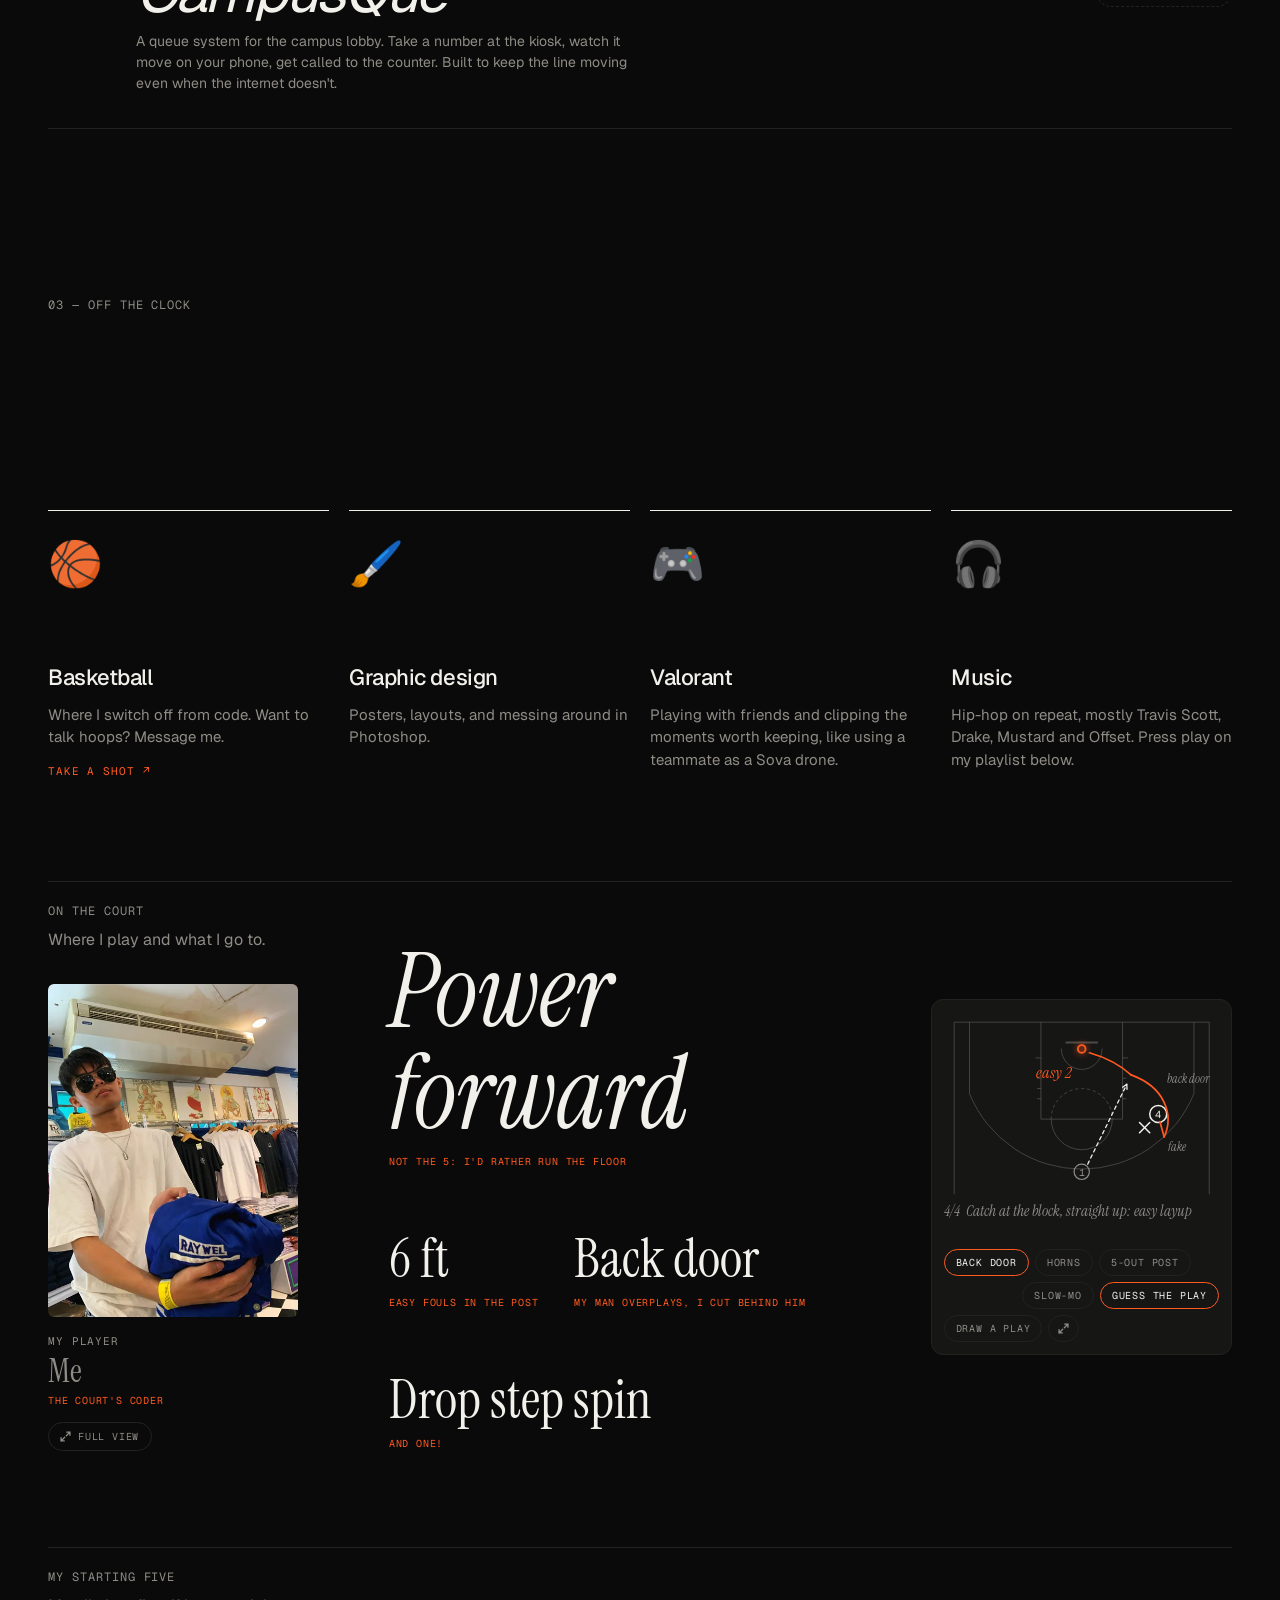
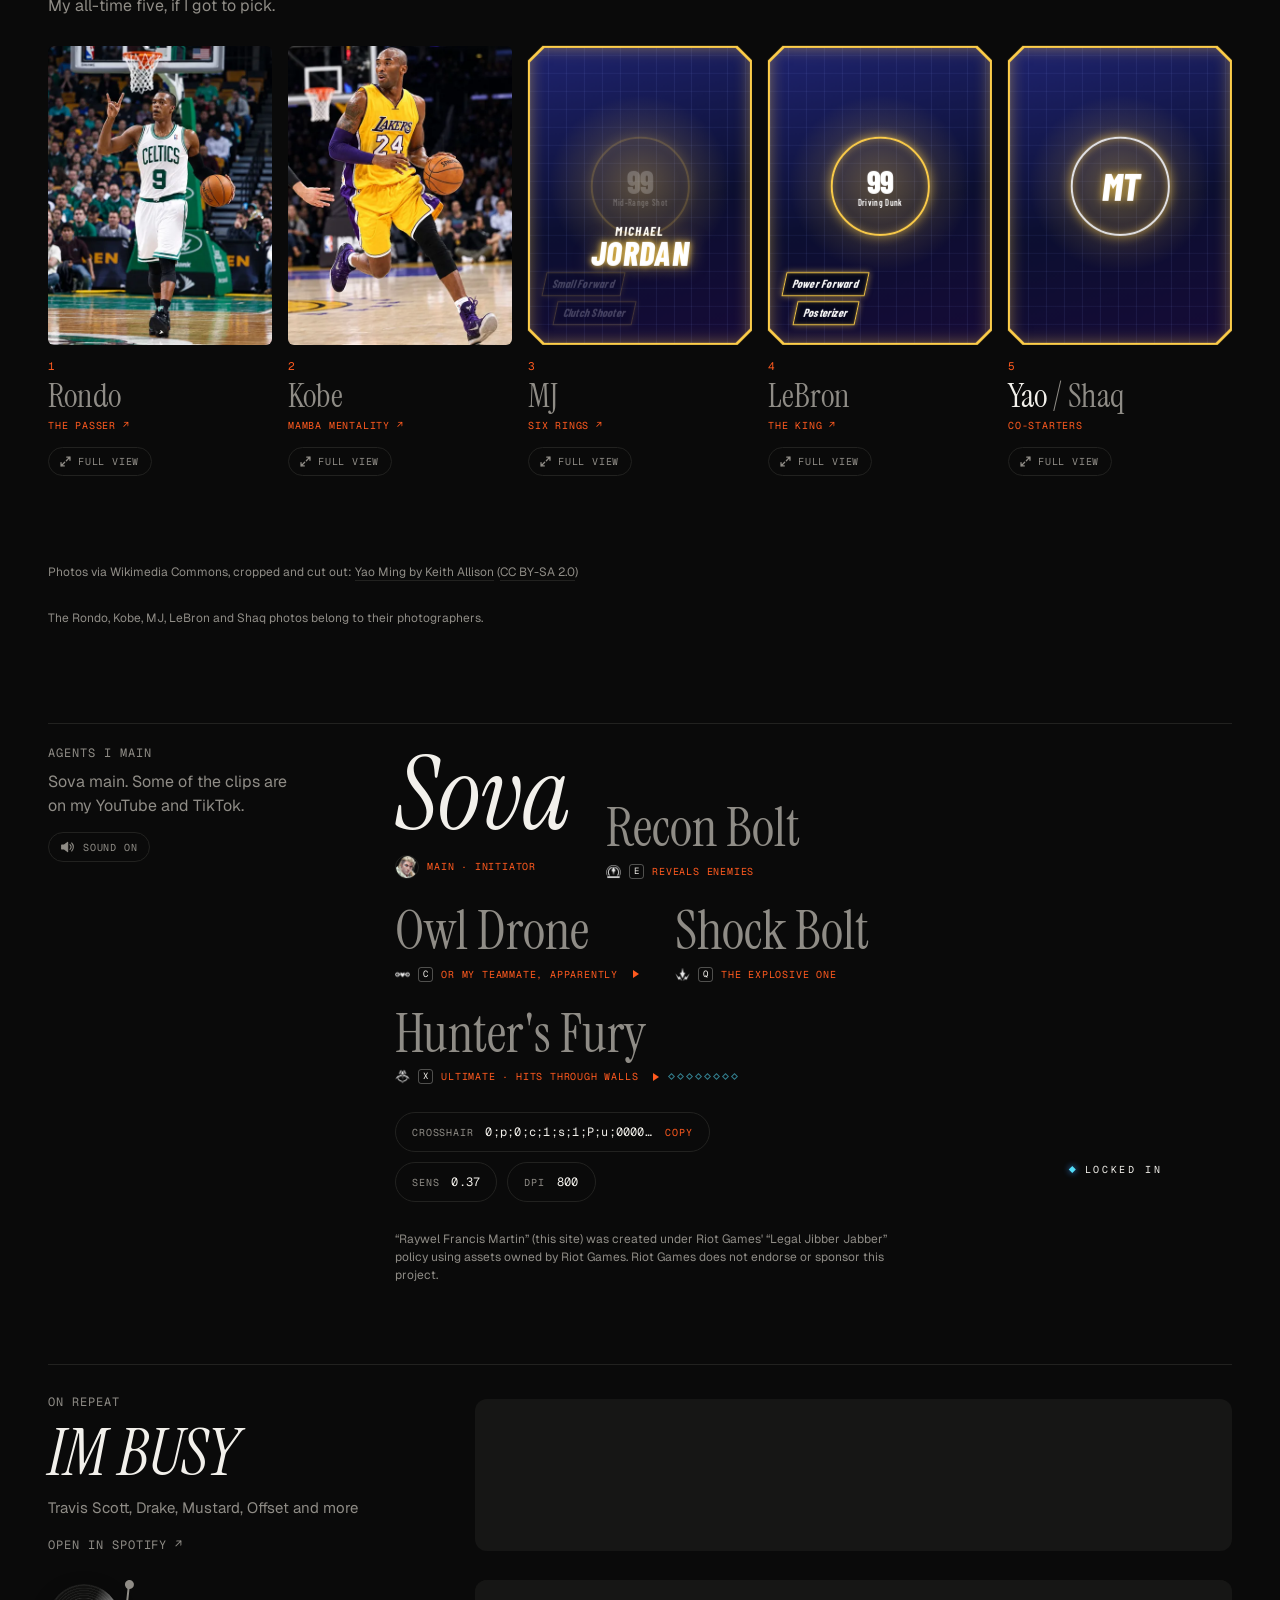
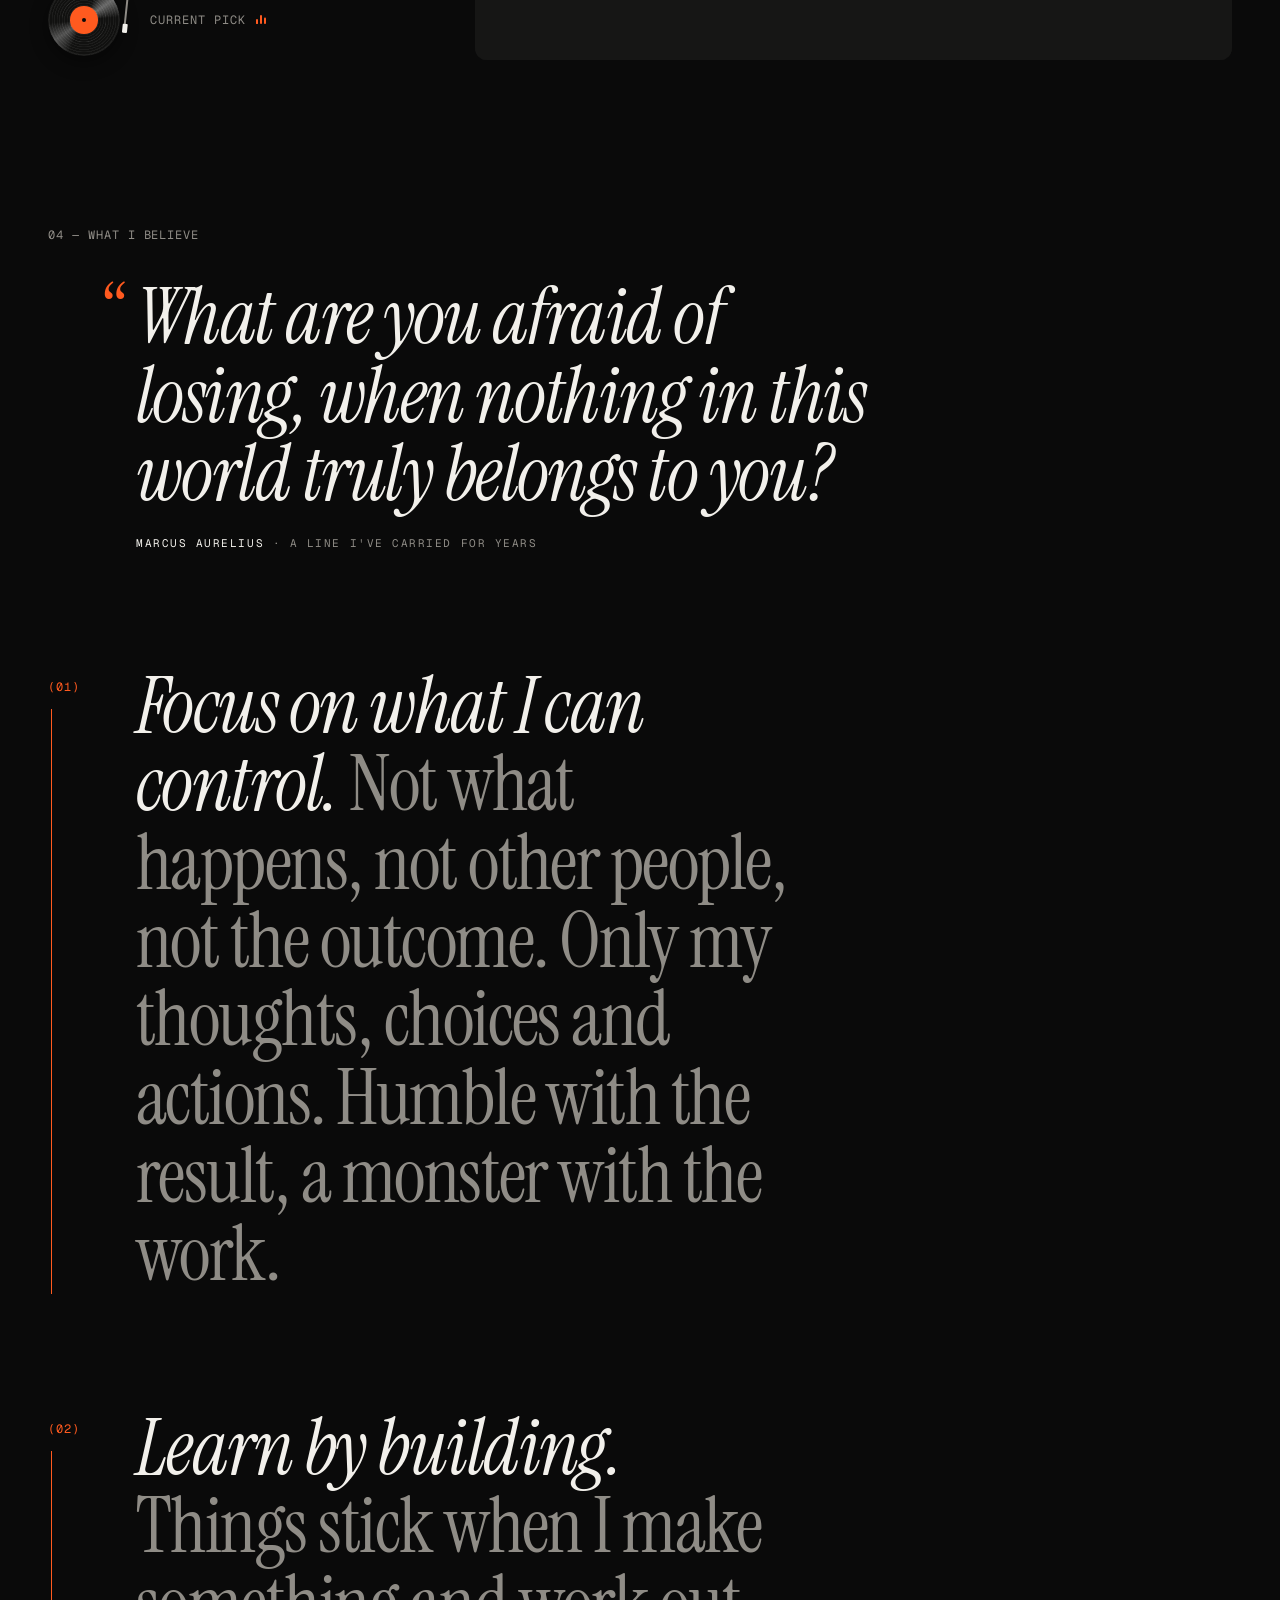
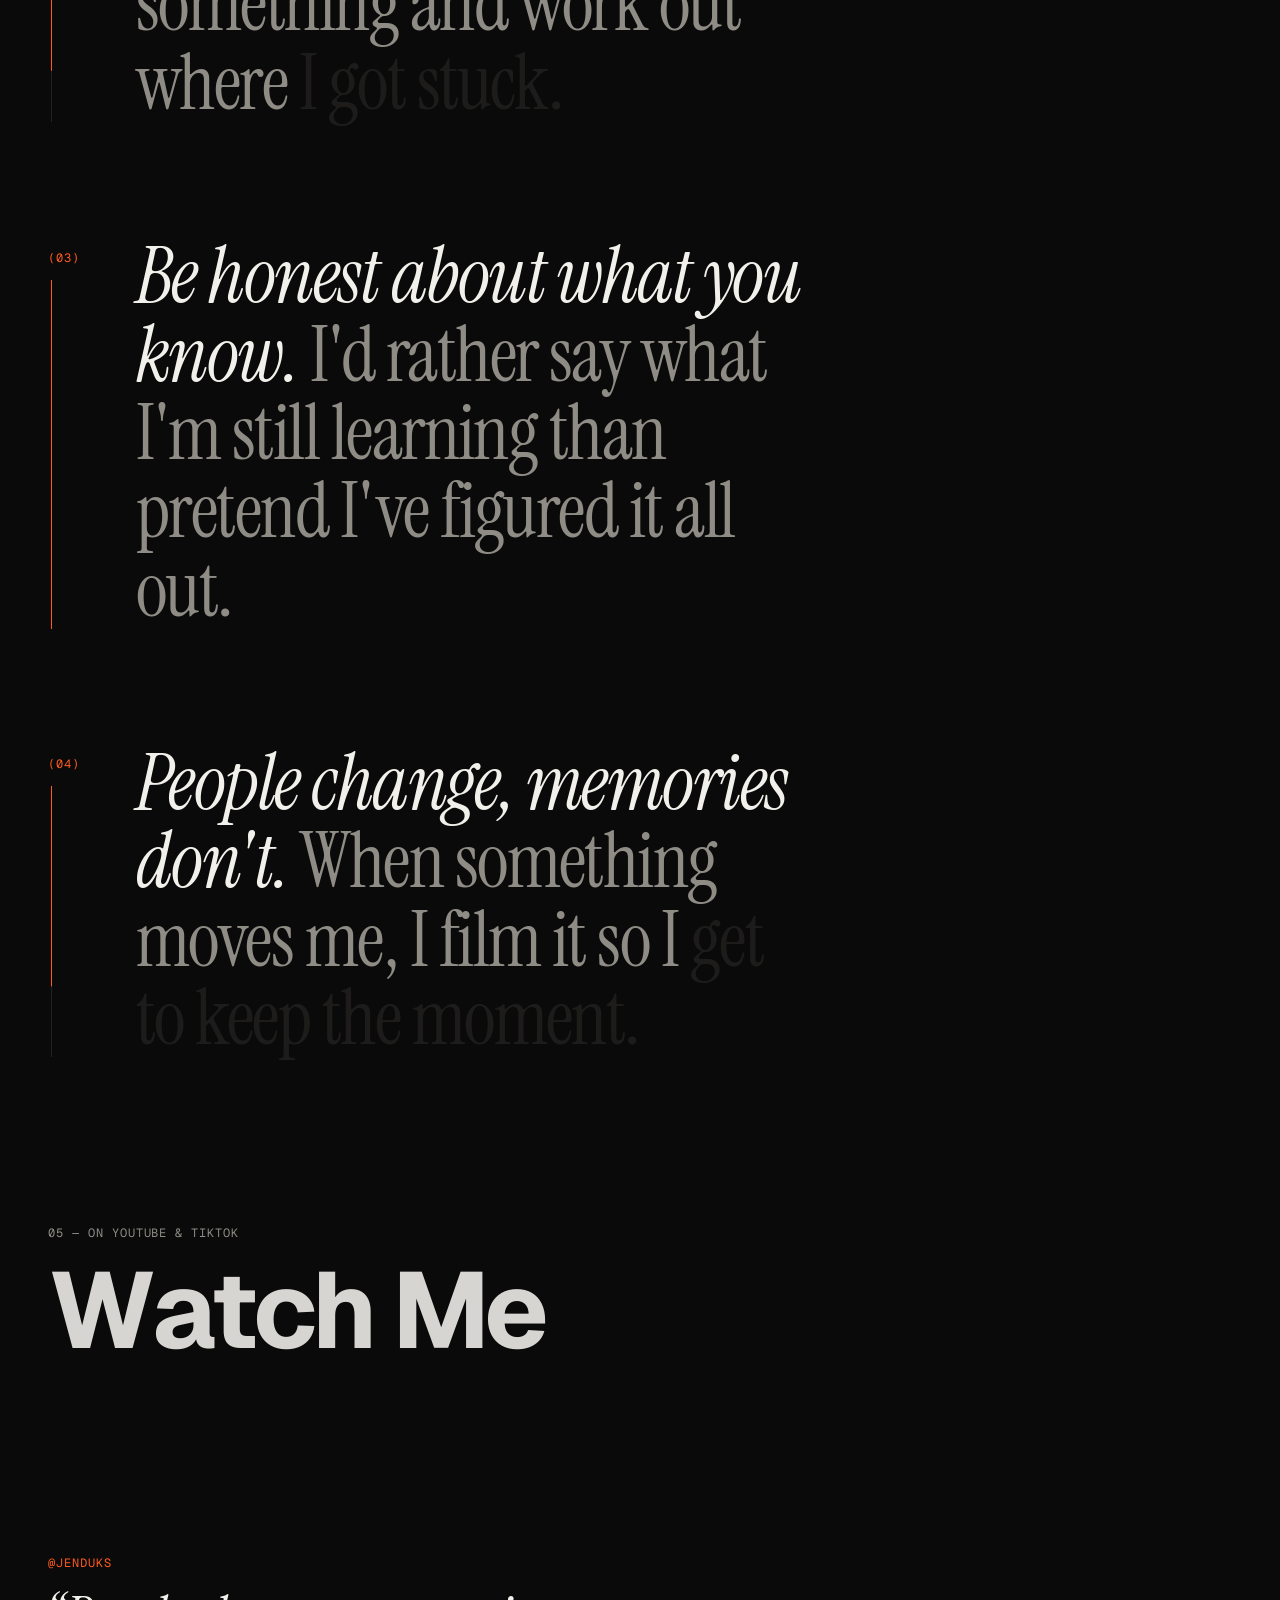
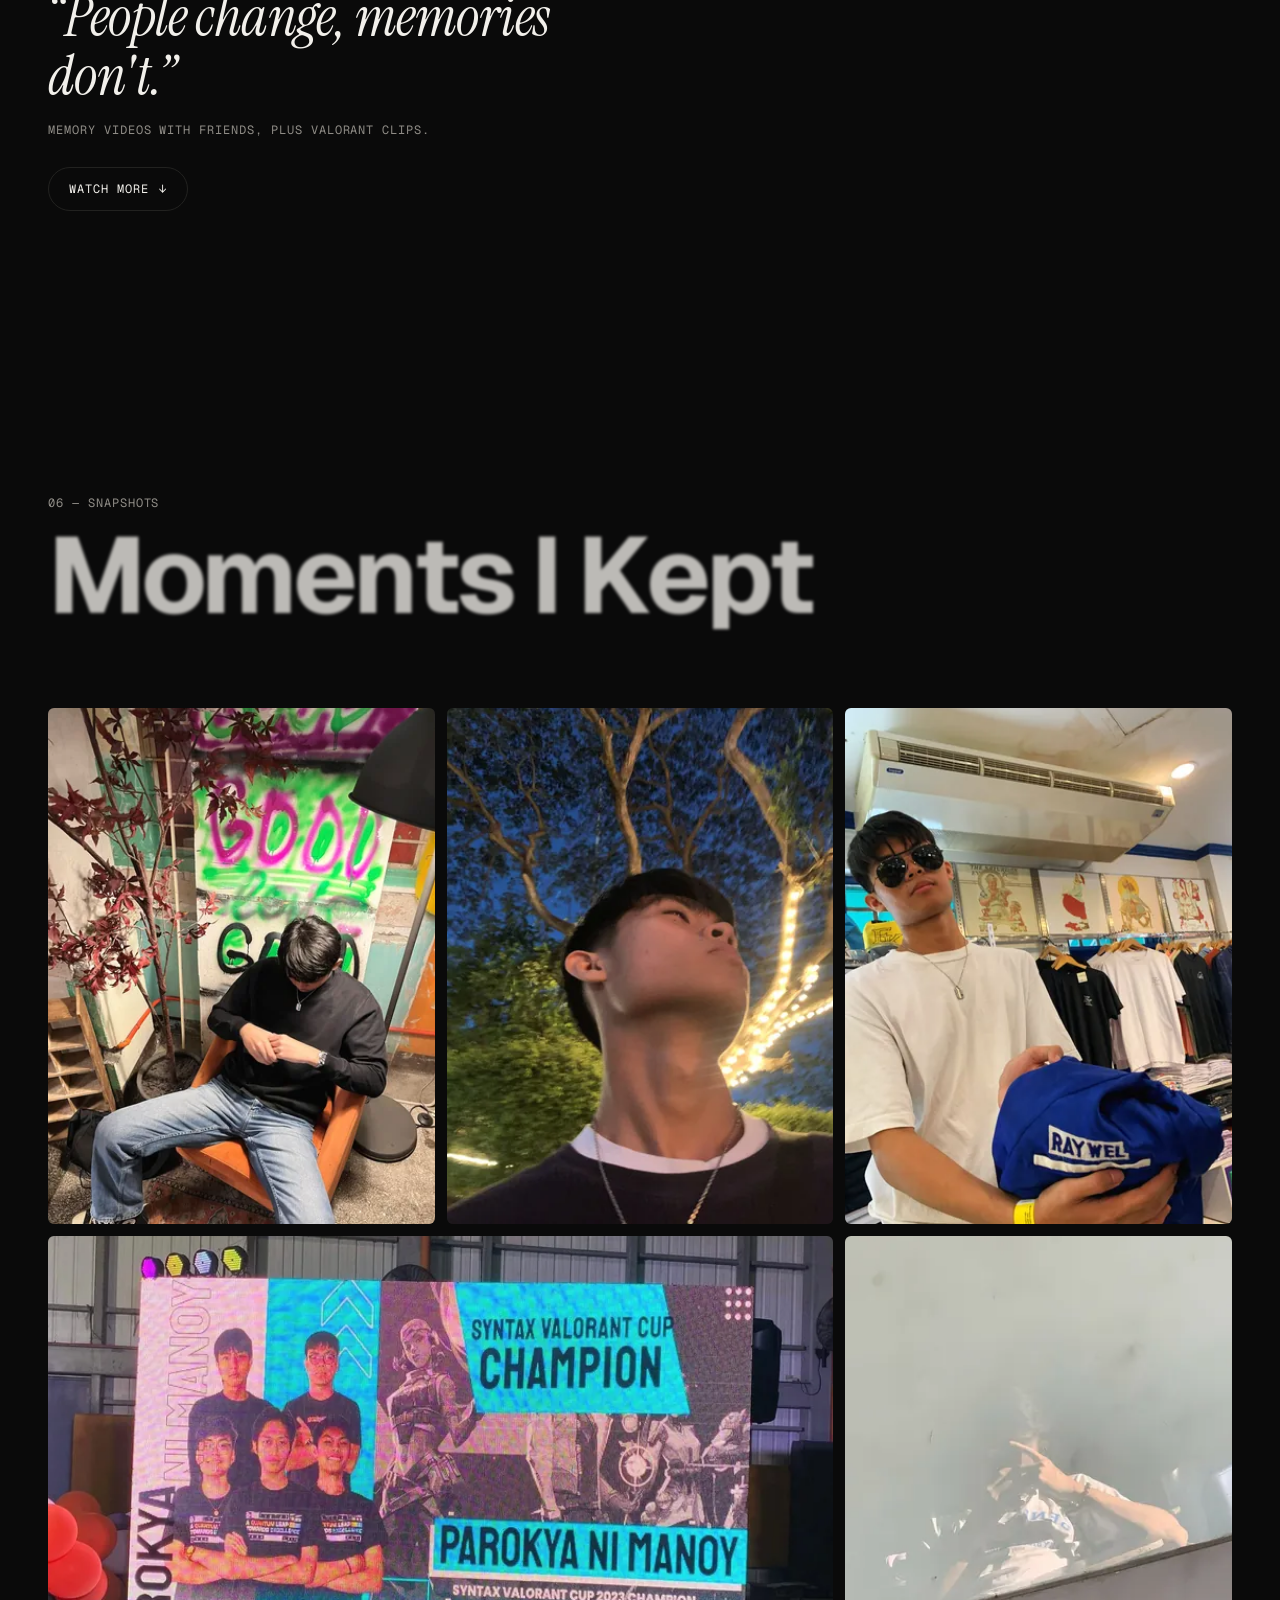
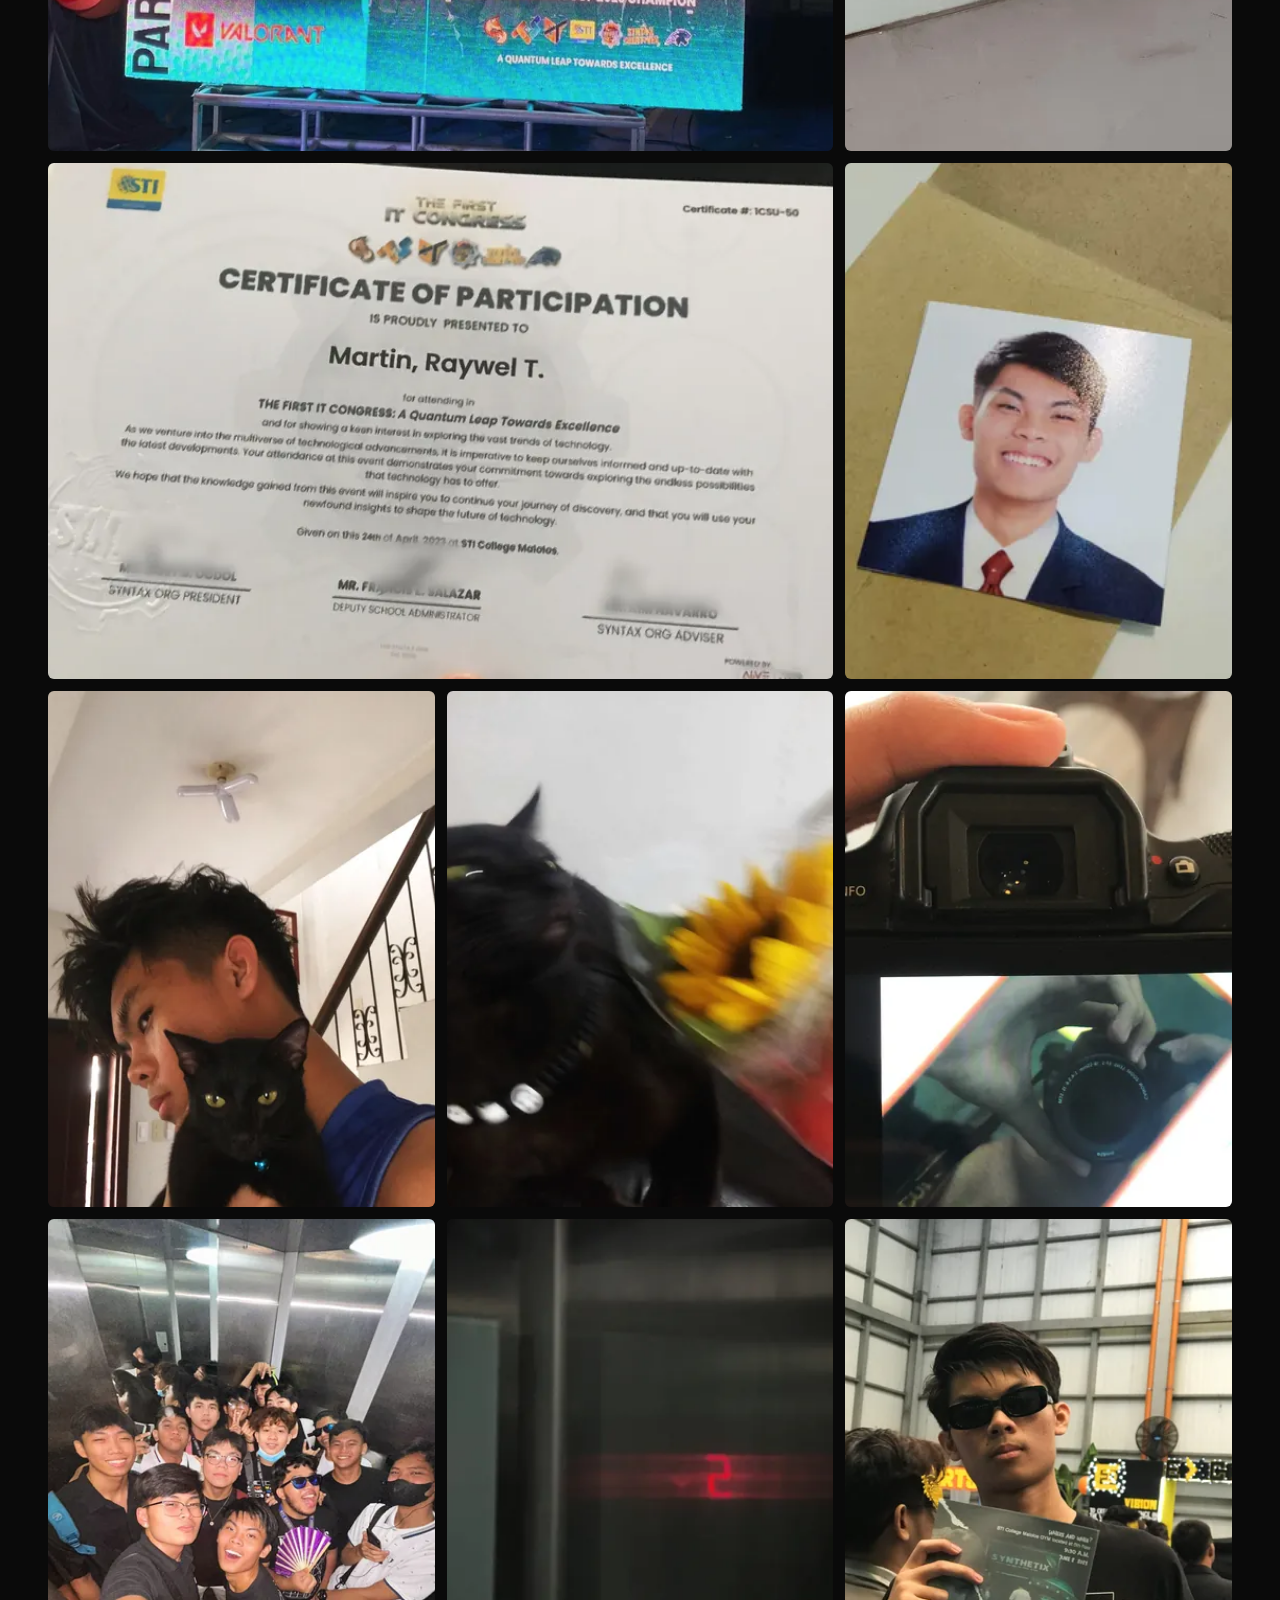
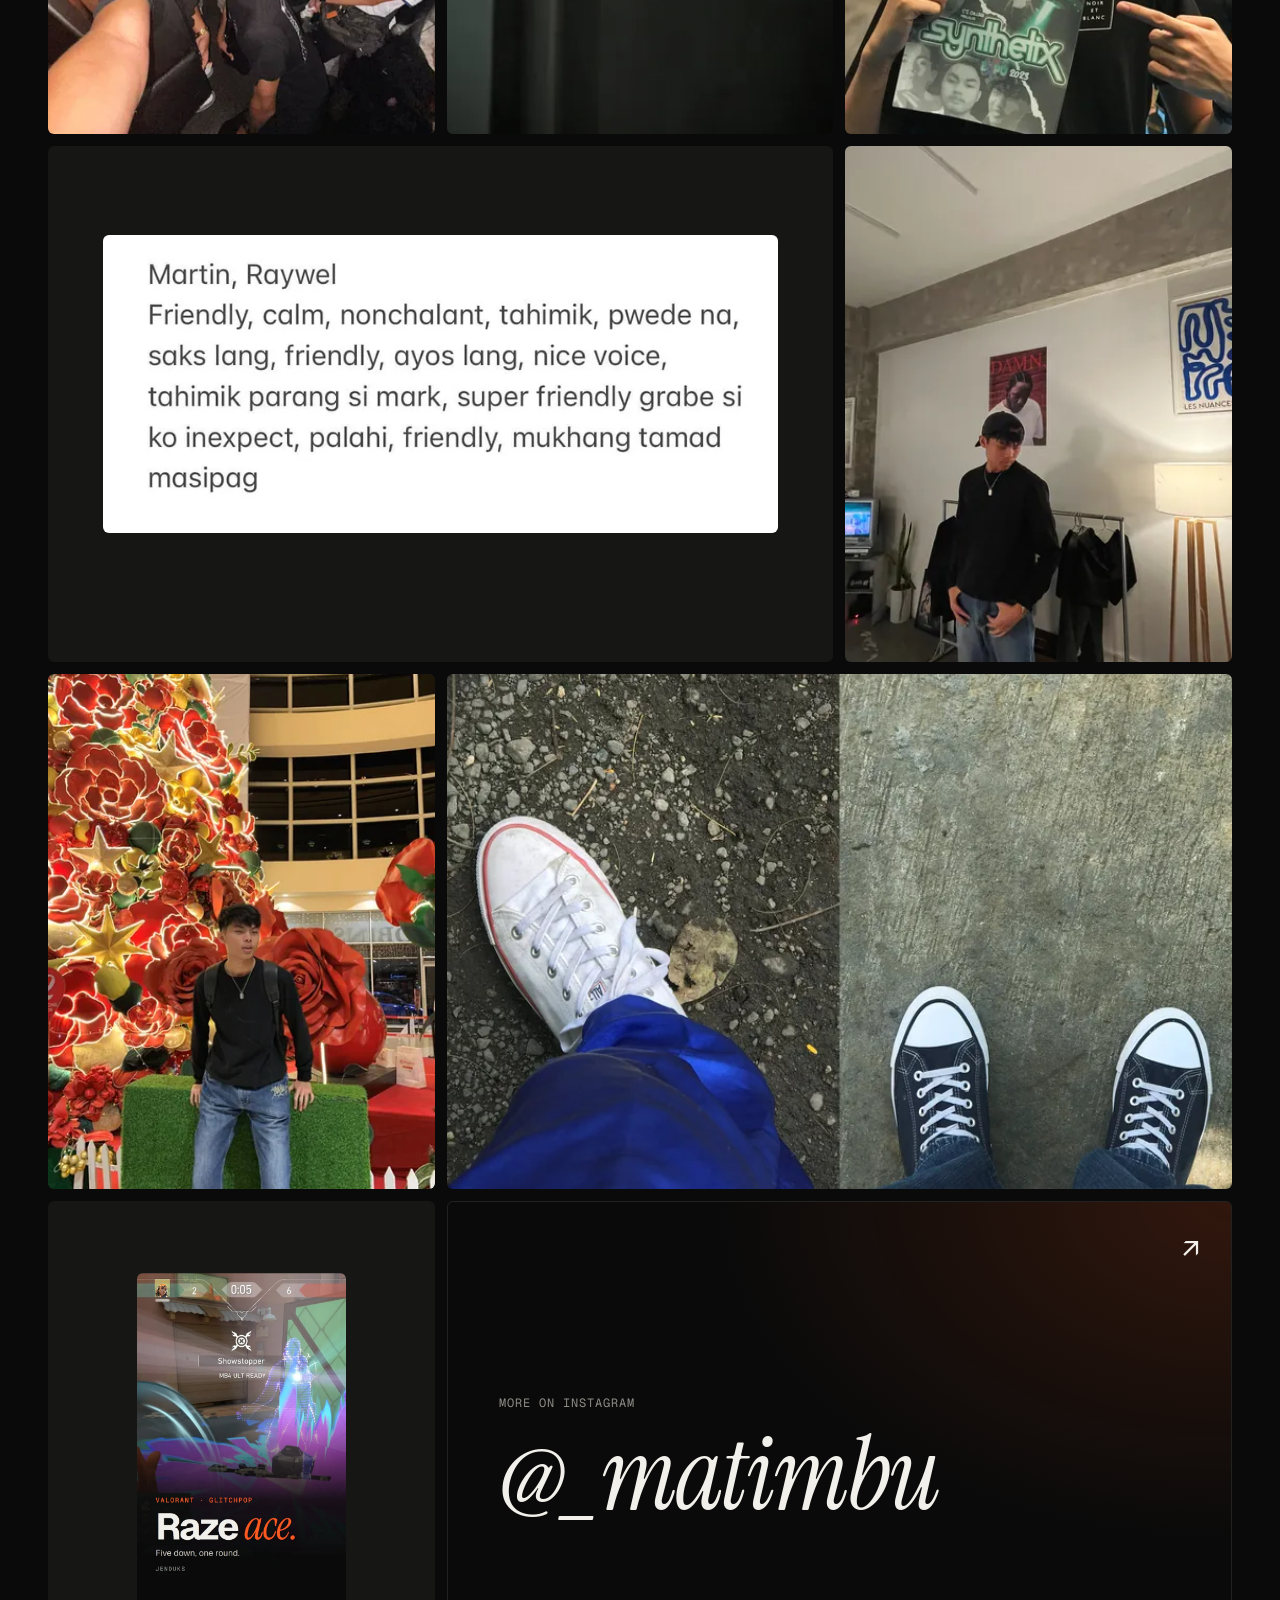
==== commit e31d8dd8: "Use my full name, Raywel Francis Martin, across the site Adds Francis to the hero (three lines, a li" ====
--- a/watch/index.html
+++ b/watch/index.html
@@ -3,17 +3,17 @@
 <head>
   <meta charset="UTF-8">
   <meta name="viewport" content="width=device-width, initial-scale=1.0">
-  <title>Watch Me · Raywel Martin</title>
+  <title>Watch Me · Raywel Francis Martin</title>
   <meta name="description" content="Memory videos with friends, plus Valorant clips. @Jenduks on YouTube and TikTok.">
   <meta name="theme-color" content="#0a0a0a">
   <!-- This page only exists so a shared link to the videos gets its own
        preview card. People are sent straight on to the Watch Me section. -->
   <meta name="robots" content="noindex">
   <meta property="og:type" content="website">
-  <meta property="og:title" content="Watch Me · Raywel Martin">
+  <meta property="og:title" content="Watch Me · Raywel Francis Martin">
   <meta property="og:description" content="Memory videos with friends, plus Valorant clips. @Jenduks on YouTube and TikTok.">
   <meta property="og:url" content="https://matimbu.github.io/raywelfrancismartin/watch/">
-  <meta property="og:site_name" content="Raywel Martin">
+  <meta property="og:site_name" content="Raywel Francis Martin">
   <meta property="og:image" content="https://matimbu.github.io/raywelfrancismartin/assets/og-watch.jpg">
   <meta property="og:image:width" content="1200">
   <meta property="og:image:height" content="630">
